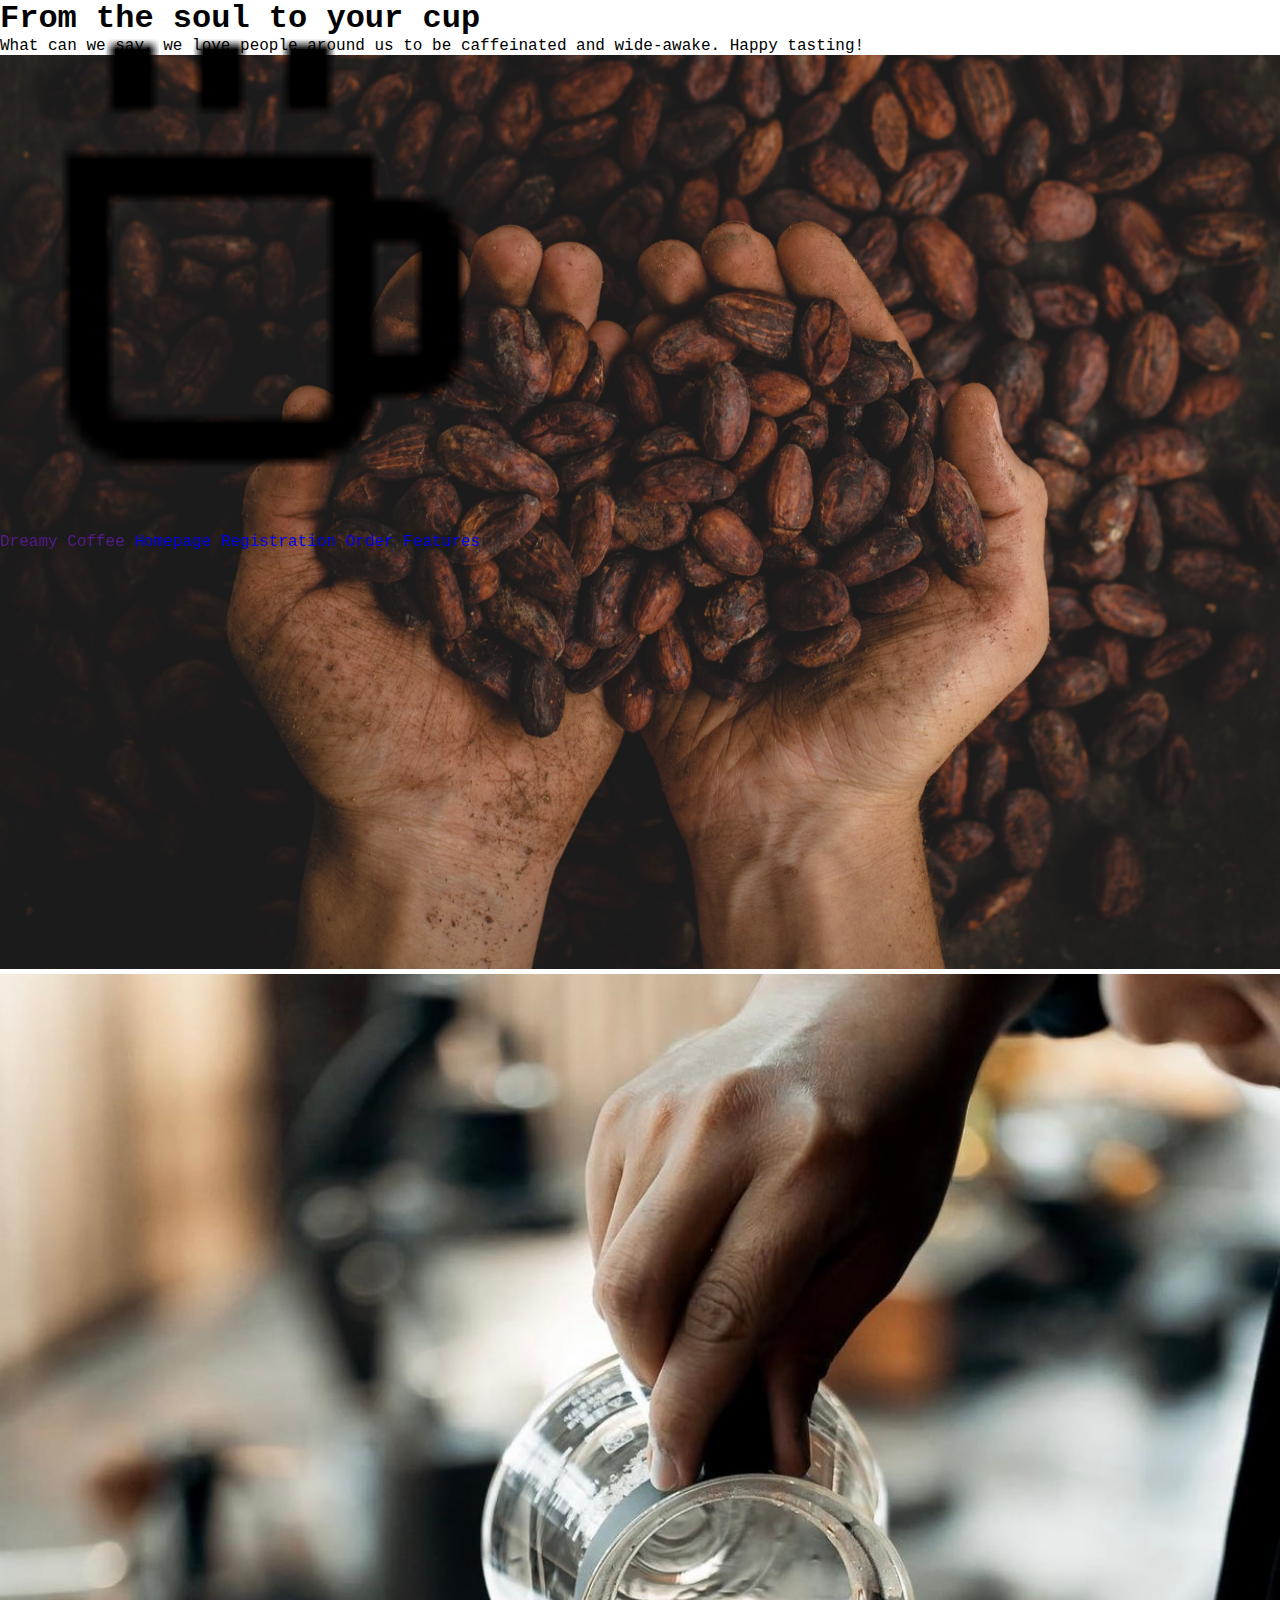
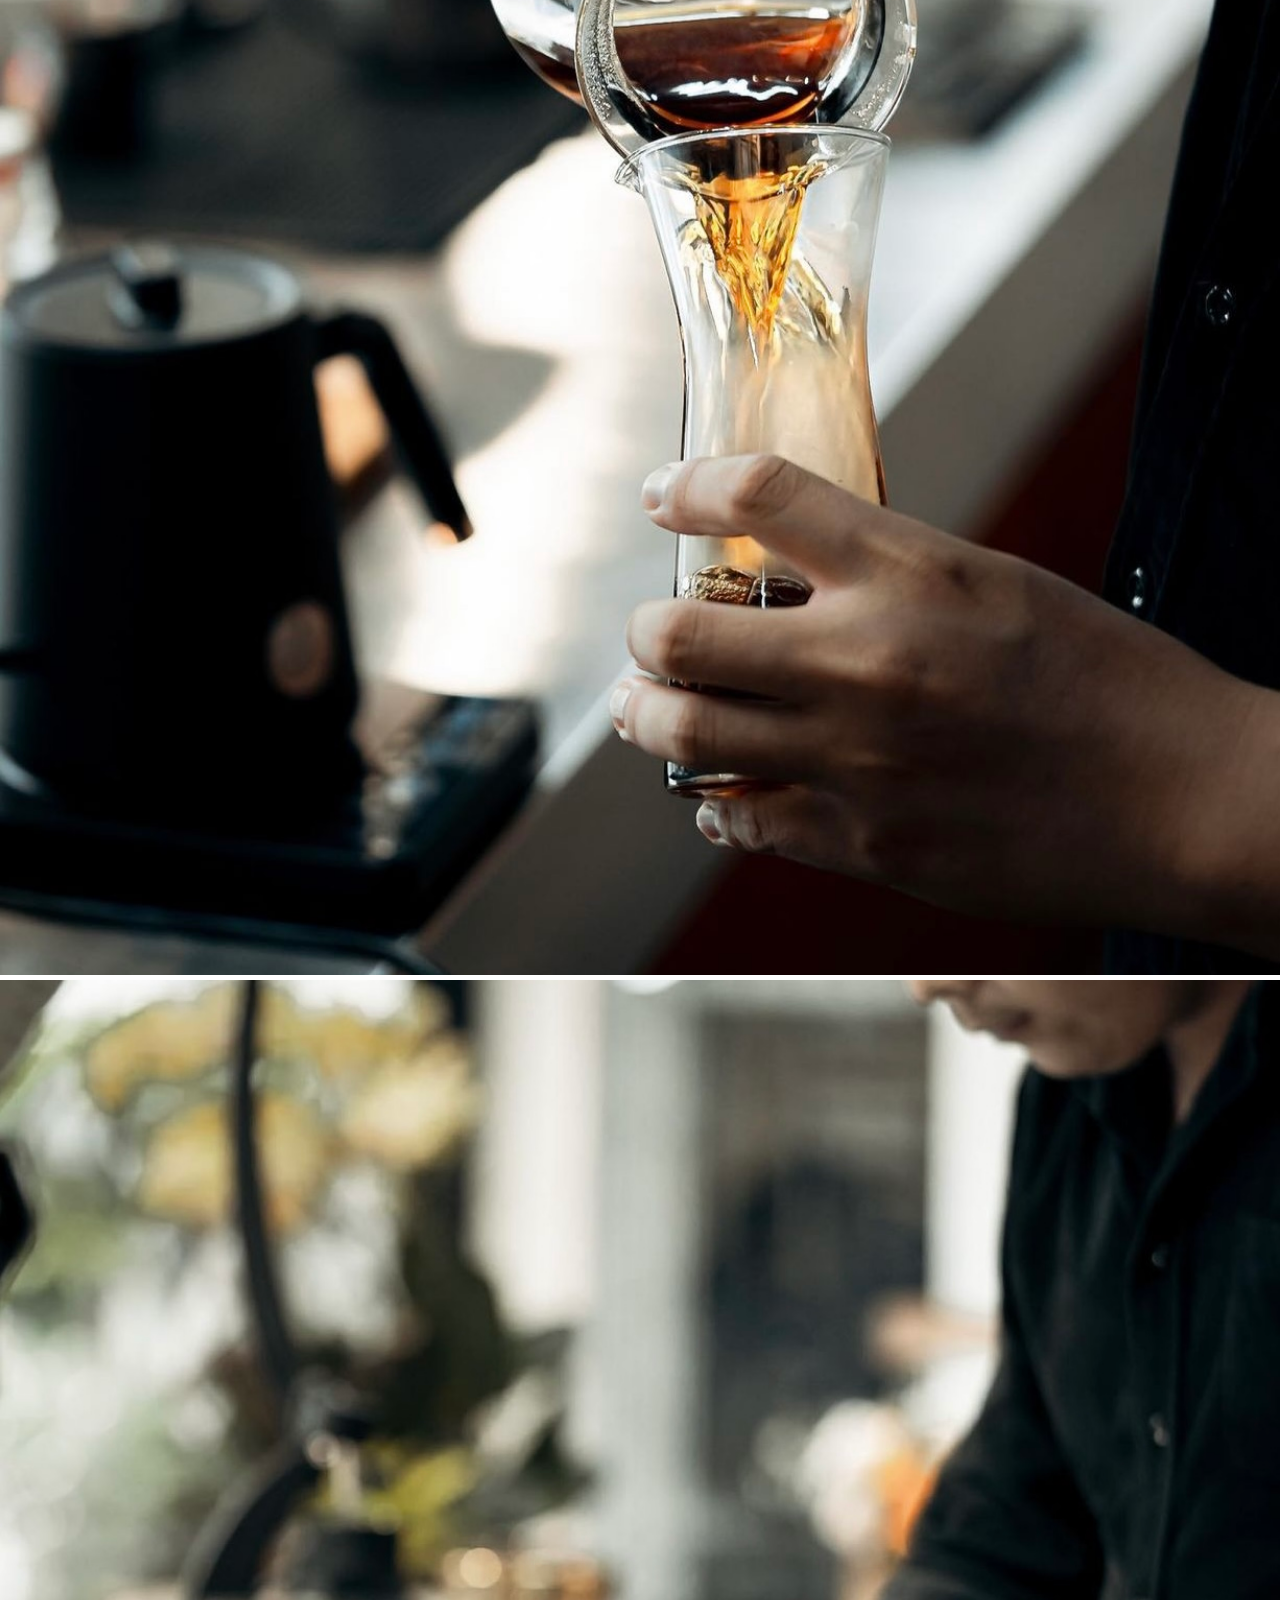
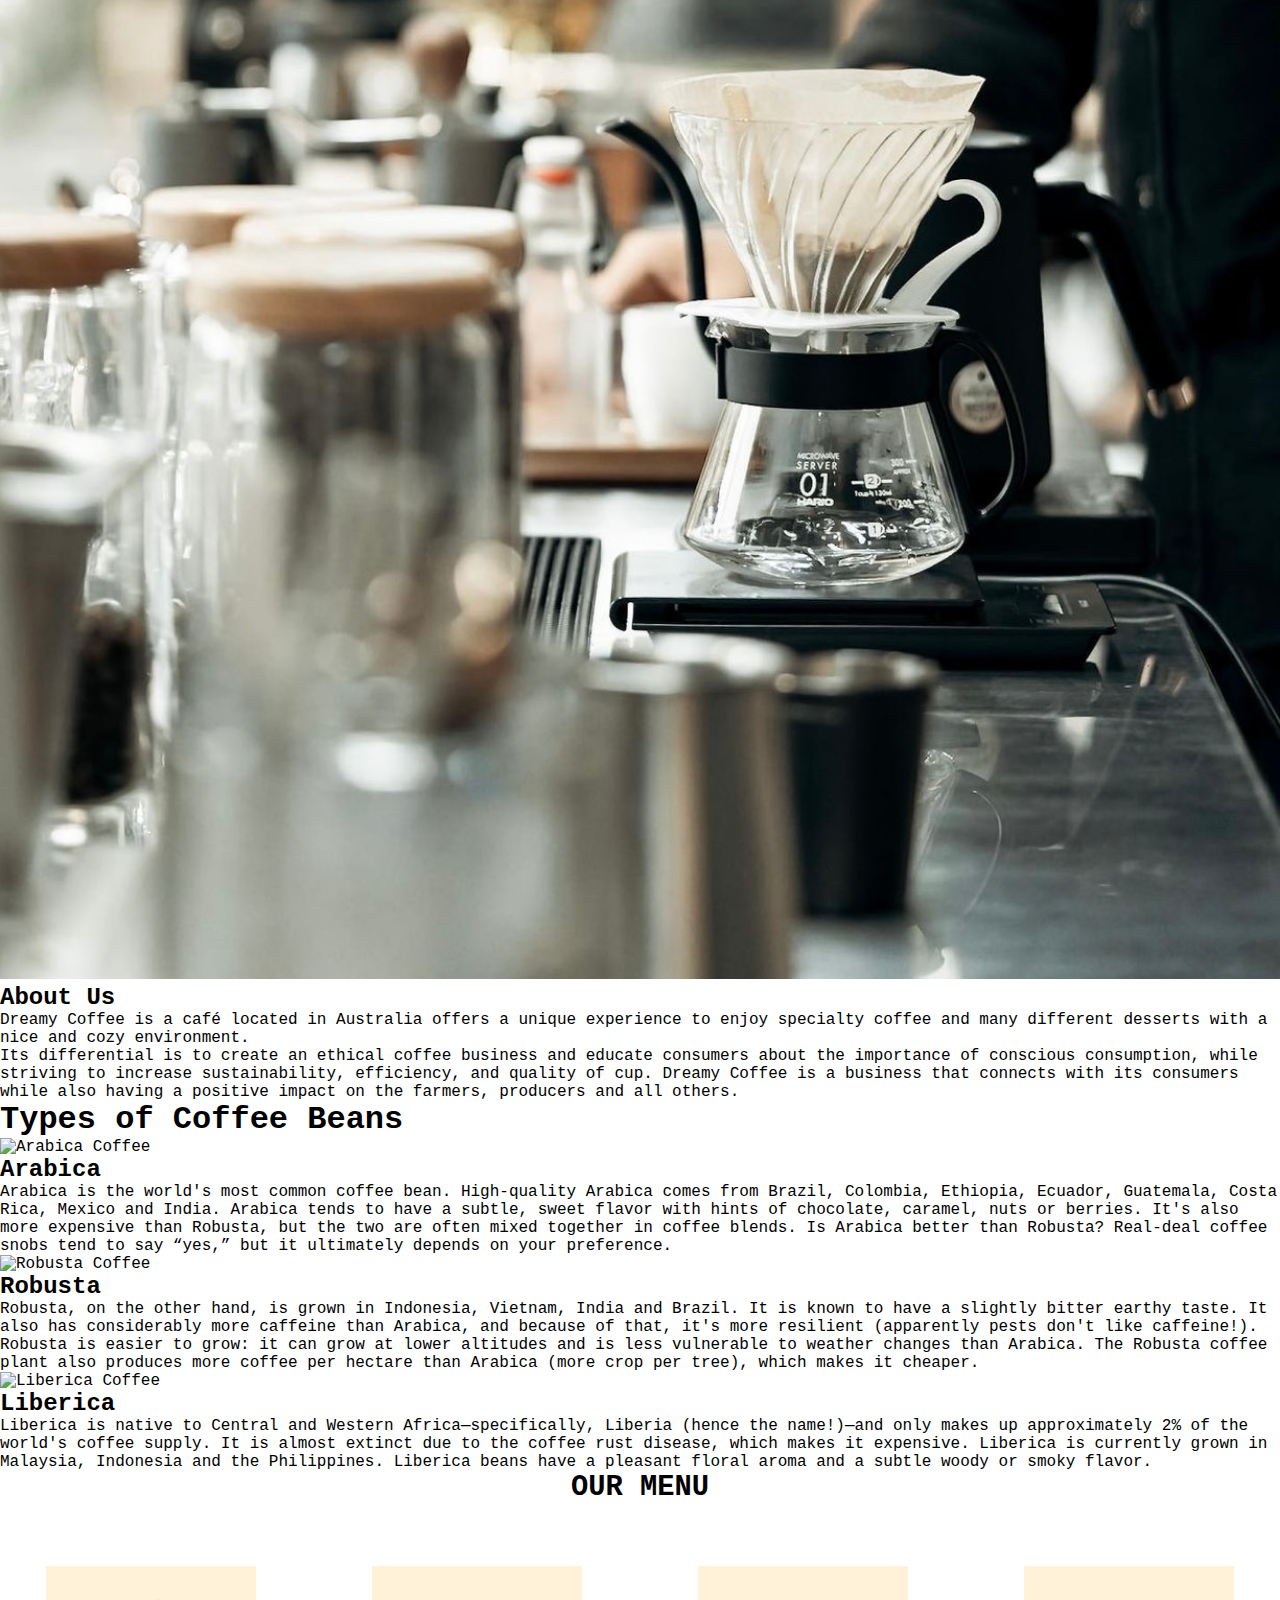
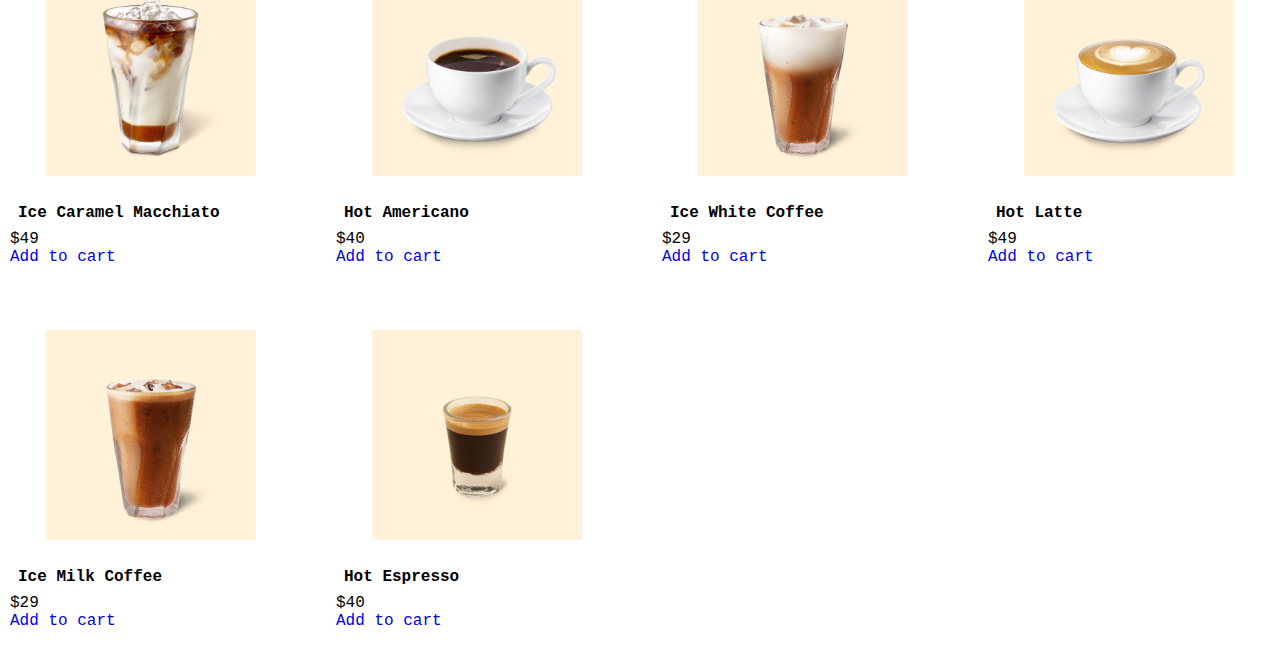
==== index.html @ 60c9eebf "vy" ====
<!DOCTYPE html>
<html lang="en">

<head>
    <meta charset="UTF-8">
    <meta http-equiv="X-UA-Compatible" content="IE=edge">
    <meta name="viewport" content="width=device-width, initial-scale=1.0">
    <link rel="stylesheet" href="css/index.css">
    <!-- Boxicons -->
    <link href='https://unpkg.com/boxicons@2.1.2/css/boxicons.min.css' rel='stylesheet'>
    <title>Index</title>
</head>

<body>
    <!-- Navbar -->
    <header>
        <nav id="nav-bar">
            <a href="" class="nav-list">
                <img src="images/logo.png" alt="Logo" class="nav__logo-img">Dreamy Coffee
            </a>
            <a href="index.html" class="nav-list active">Homepage</a>
            <a href="registration.html" class="nav-list">Registration</a>
            <a href="order.html" class="nav-list">Order</a>
            <a href="features.html" class="nav-list">Features</a>
        </nav>
    </header>
    <main>
        <!-- Slogan -->
        <section>
            <div>
                <h1>From the soul to your cup</h1>
                <p>What can we say, we love people around us to be caffeinated and wide-awake. Happy tasting!</p>
            </div>
            <div>
                <img src="images/pablo-merchan-montes.jpg" alt="Coffee Image">
            </div>
        </section>
        <!-- About Us -->
        <section>
            <div>
                <img src="images/IMG_3265.jpg" alt="">
                <img src="images/IMG_3266.jpg" alt="">
            </div>
            <div>
                <h2>About Us</h2>
                <p>Dreamy Coffee is a café located in Australia offers a unique experience to enjoy specialty coffee and many different desserts with a nice and cozy environment.</p>
                <p>Its differential is to create an ethical coffee business and educate consumers about the importance of conscious consumption, while striving to increase sustainability, efficiency, and quality of cup. Dreamy Coffee is a business that connects
                    with its consumers while also having a positive impact on the farmers, producers and all others.</p>
            </div>
        </section>
        <!-- Types of Coffee Beans -->
        <section>
            <h1>Types of Coffee Beans</h1>
            <div>
                <div>
                    <img src="images/arabica.PNG" alt="Arabica Coffee">
                </div>
                <div>
                    <h2>Arabica</h2>
                    <p>Arabica is the world's most common coffee bean. High-quality Arabica comes from Brazil, Colombia, Ethiopia, Ecuador, Guatemala, Costa Rica, Mexico and India. Arabica tends to have a subtle, sweet flavor with hints of chocolate, caramel,
                        nuts or berries. It's also more expensive than Robusta, but the two are often mixed together in coffee blends. Is Arabica better than Robusta? Real-deal coffee snobs tend to say “yes,” but it ultimately depends on your preference.
                    </p>
                </div>
            </div>

            <div>
                <div>
                    <img src="images/robusta.PNG" alt="Robusta Coffee">
                </div>
                <div>
                    <h2>Robusta</h2>
                    <p>Robusta, on the other hand, is grown in Indonesia, Vietnam, India and Brazil. It is known to have a slightly bitter earthy taste. It also has considerably more caffeine than Arabica, and because of that, it's more resilient (apparently
                        pests don't like caffeine!). Robusta is easier to grow: it can grow at lower altitudes and is less vulnerable to weather changes than Arabica. The Robusta coffee plant also produces more coffee per hectare than Arabica (more crop
                        per tree), which makes it cheaper.
                    </p>
                </div>
            </div>

            <div>
                <div>
                    <img src="images/liberica.PNG" alt="Liberica Coffee">
                </div>
                <div>
                    <h2>Liberica</h2>
                    <p>Liberica is native to Central and Western Africa—specifically, Liberia (hence the name!)—and only makes up approximately 2% of the world's coffee supply. It is almost extinct due to the coffee rust disease, which makes it expensive.
                        Liberica is currently grown in Malaysia, Indonesia and the Philippines. Liberica beans have a pleasant floral aroma and a subtle woody or smoky flavor.
                    </p>
                </div>
            </div>
        </section>
        <!-- Menu -->
        <section class="menu" id="menu">
            <div class="heading">
                <h2>Our Menu</h2>
            </div>
            <!-- Container -->
            <div class="menu-container">
                <div class="box">
                    <img src="images/ice_caramel_macchiato.jpg" alt="Ice Caramel Macchiato">
                    <h3>Ice Caramel Macchiato</h3>
                    <div class="content"></div>
                    <span>$49</span>
                    <a href="#">Add to cart</a>
                </div>

                <div class="box">
                    <img src="images/hot_americano.jpg" alt="Hot Americano">
                    <h3>Hot Americano</h3>
                    <div class="content"></div>
                    <span>$40</span>
                    <a href="#">Add to cart</a>
                </div>

                <div class="box">
                    <img src="images/ice_white_coffee.jpg" alt="Ice White Coffee">
                    <h3>Ice White Coffee</h3>
                    <div class="content"></div>
                    <span>$29</span>
                    <a href="#">Add to cart</a>
                </div>

                <div class="box">
                    <img src="images/hot_latte.jpg" alt="Hot Latte">
                    <h3>Hot Latte</h3>
                    <div class="content"></div>
                    <span>$49</span>
                    <a href="#">Add to cart</a>
                </div>

                <div class="box">
                    <img src="images/ice_milk_coffee.jpg" alt="Ice Milk Coffee">
                    <h3>Ice Milk Coffee</h3>
                    <div class="content"></div>
                    <span>$29</span>
                    <a href="#">Add to cart</a>
                </div>

                <div class="box">
                    <img src="images/hot_espresso.jpg" alt="Hot Espresso">
                    <h3>Hot Espresso</h3>
                    <div class="content"></div>
                    <span>$40</span>
                    <a href="#">Add to cart</a>
                </div>
            </div>
        </section>
        <footer>

        </footer>
</body>

</html>
---- css/index.css ----
/* Google font */

@import url('https://fonts.googleapis.com/css2?family=Poppins:wght@200;300;400;500;600;700&family=Ubuntu+Mono&display=swap');
* {
    font-family: 'Poppins', sans-serif;
    font-family: 'Ubuntu Mono', monospace;
    margin: 0;
    padding: 0;
    box-sizing: border-box;
    list-style: none;
    text-decoration: none;
}


/* Variables */

:root {
    --main-color: brown;
    --second-color: #edeea3;
    --text-color: black;
    --bg-color: white;
}

img {
    width: 100%;
}

body {
    color: var(--text-color);
}

header {
    position: fixed;
    width: 100%;
    top: 0;
    right: 0;
    z-index: 1000;
    display: flex;
    justify-content: space-between;
    aligh-item: center;
}

.heading {
    text-align: center;
}

.heading h2 {
    font-size: 1.8rem;
    text-transform: uppercase;
}

.menu-container {
    display: grid;
    grid-template-columns: repeat(auto-fit, minmax(280px, auto));
    gap: 1.5rem;
    margin-top: 2rem;
}

.menu-container .box {
    position: relative;
    padding: 10px;
    display: flex;
    flex-direction: column;
    justify-content: center;
    border-radius: 0.5rem;
    box-shadow: black;
}

.menu-container img {
    width: 100%;
    height: 250px;
    object-fit: contain;
    object-position: center;
    padding: 20px;
    background: white;
    border-radius: 0.5rem;
}

.menu-container .box h3 {
    font-size: 1rem;
    font-weight: 600;
    margin: 0.5rem;
}

.menu-container .box .content {
    display: flex;
    align-items: center;
    justify-content: space-around;
}

.menu-container .box .content span {
    padding: 0 1rem;
    color: ;
    background: ;
    border-radius: 4px;
    font-weight: 500;
}

.menu-container .box .content a {
    padding: 0 1rem;
    color: ;
    border-radius: 4px;
    font-weight: 500;
}
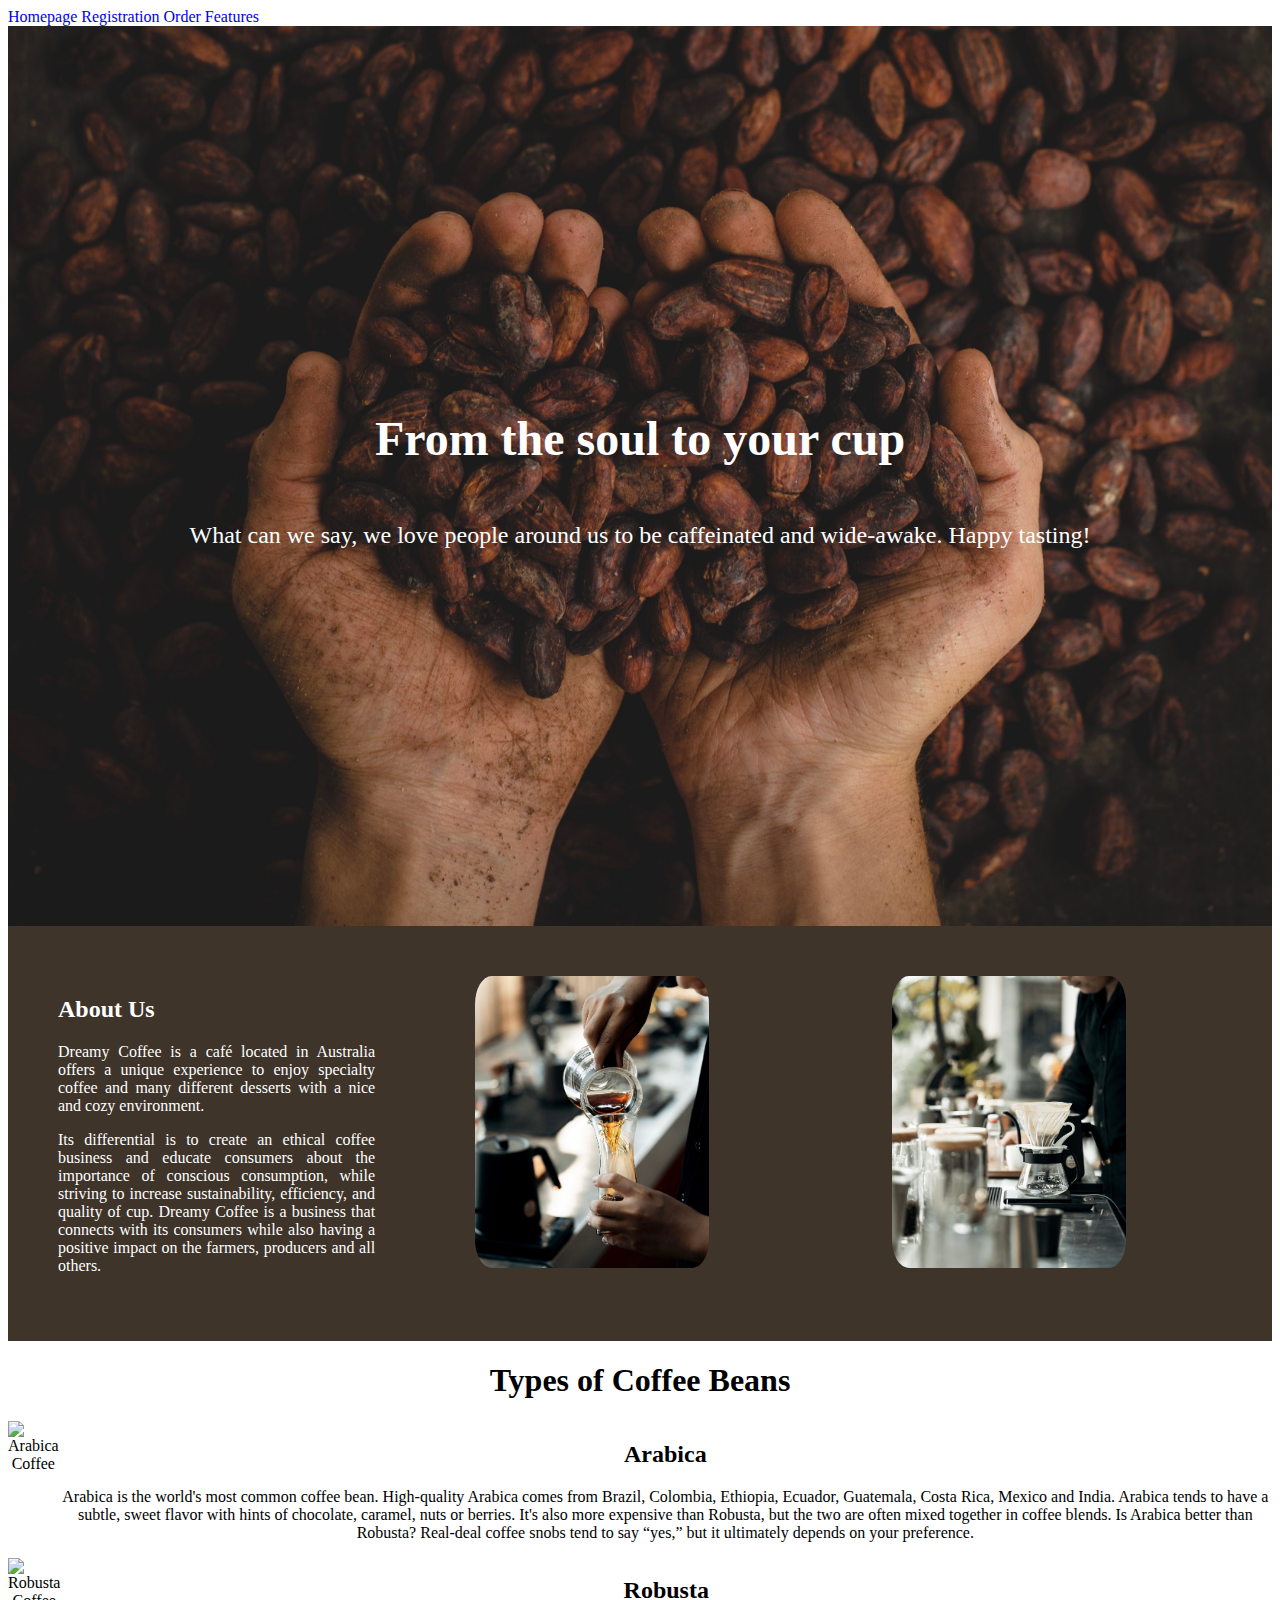
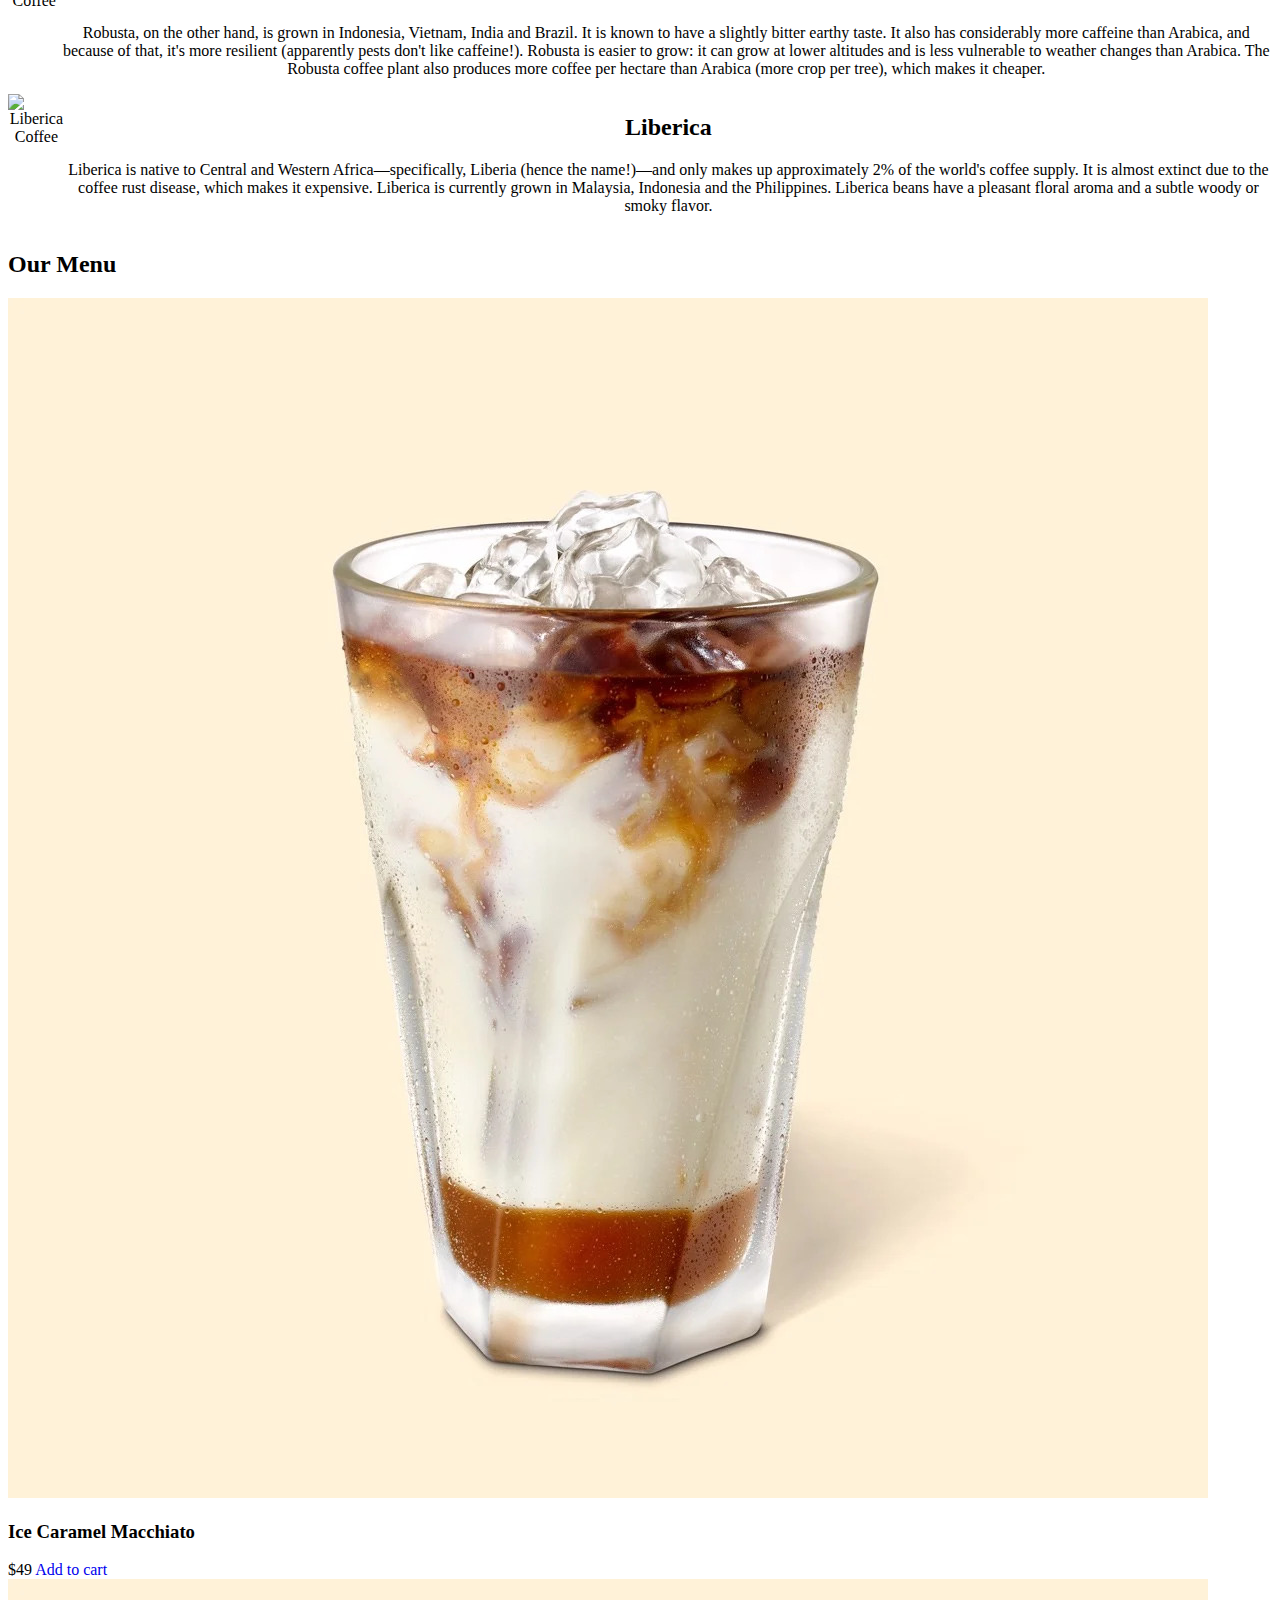
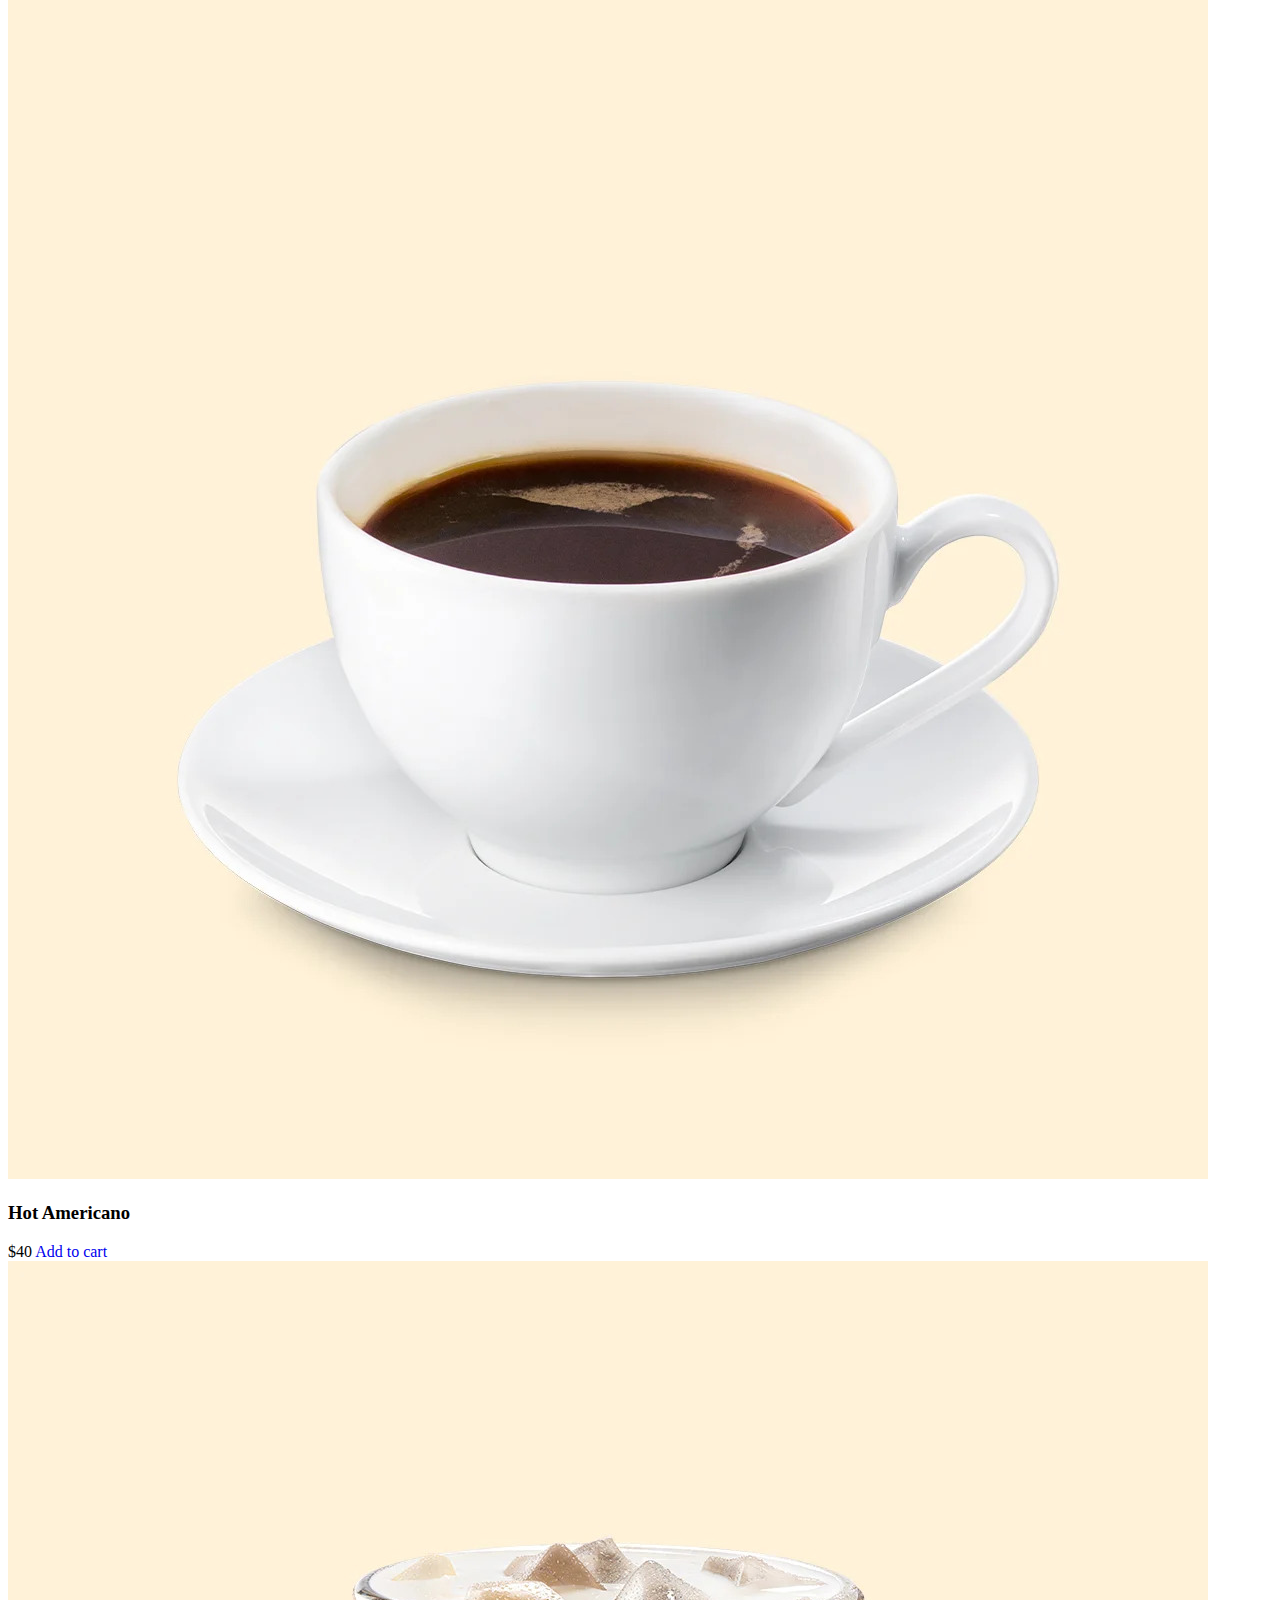
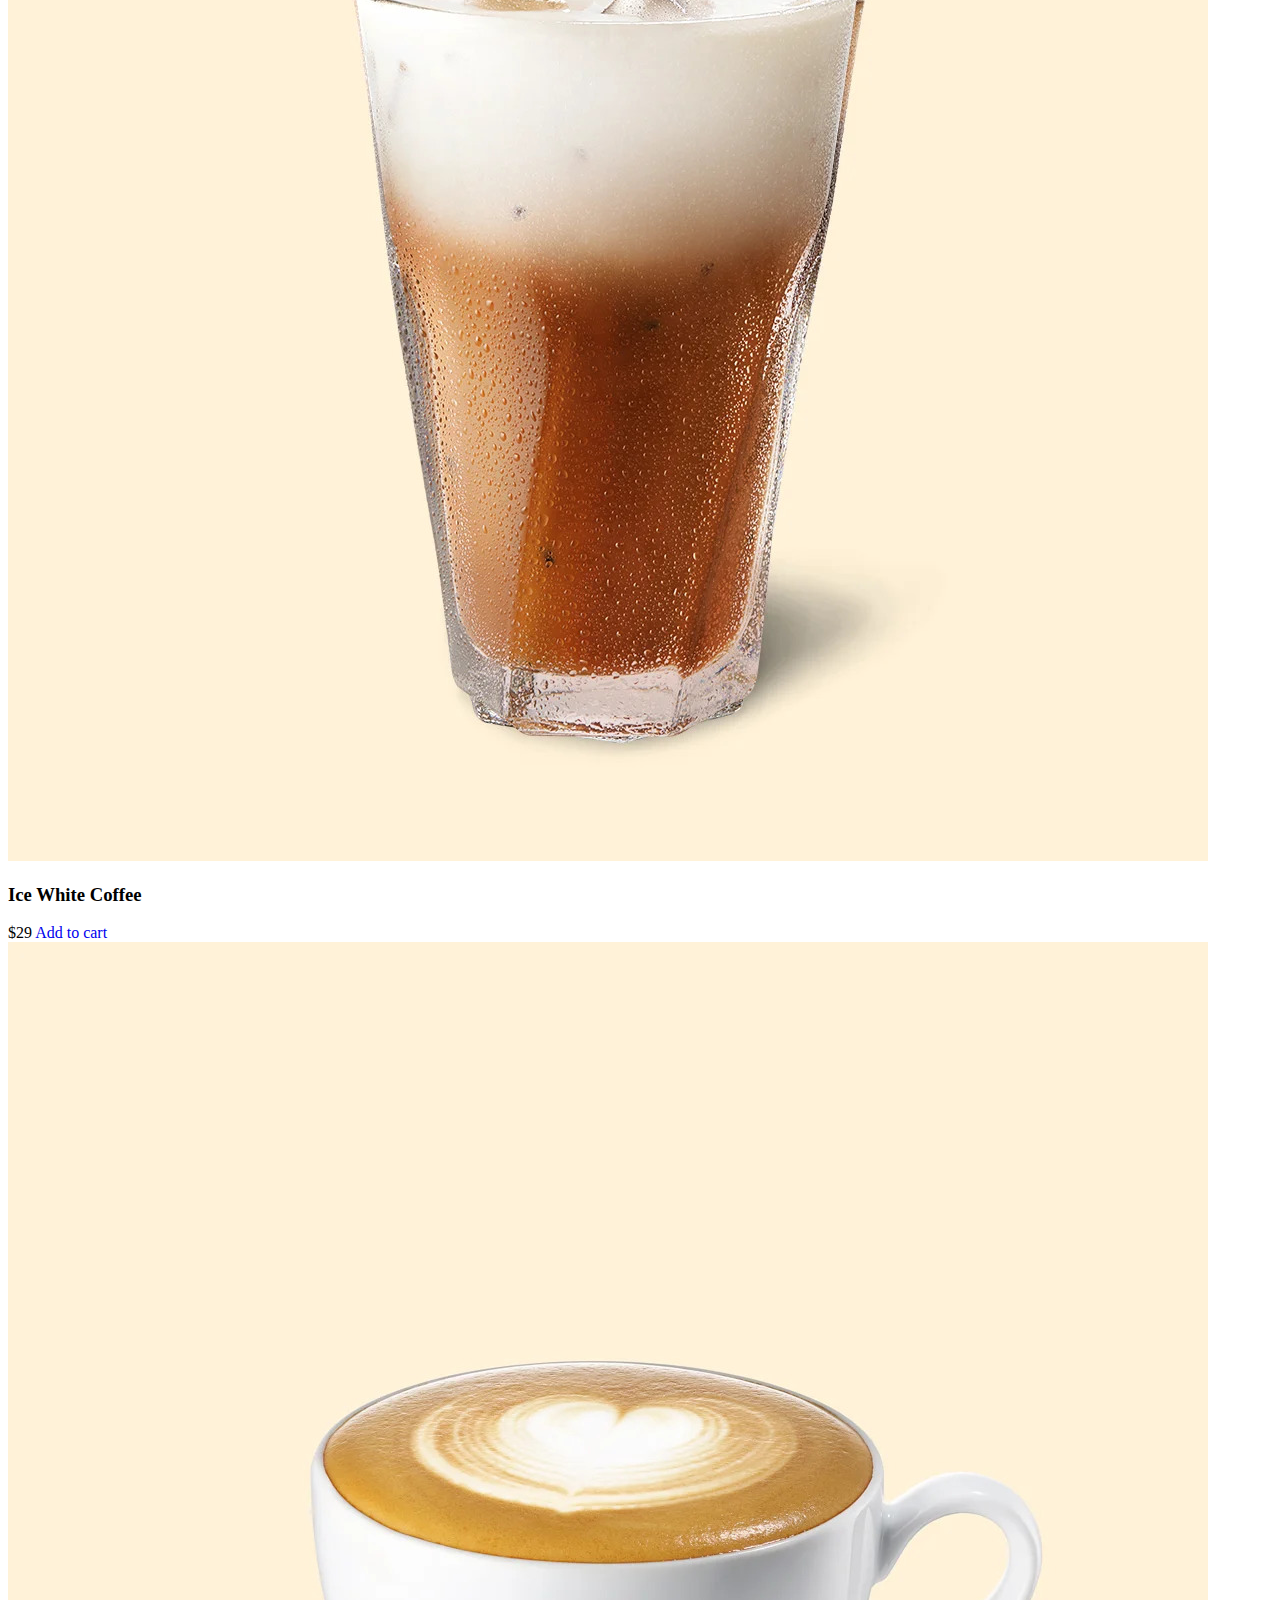
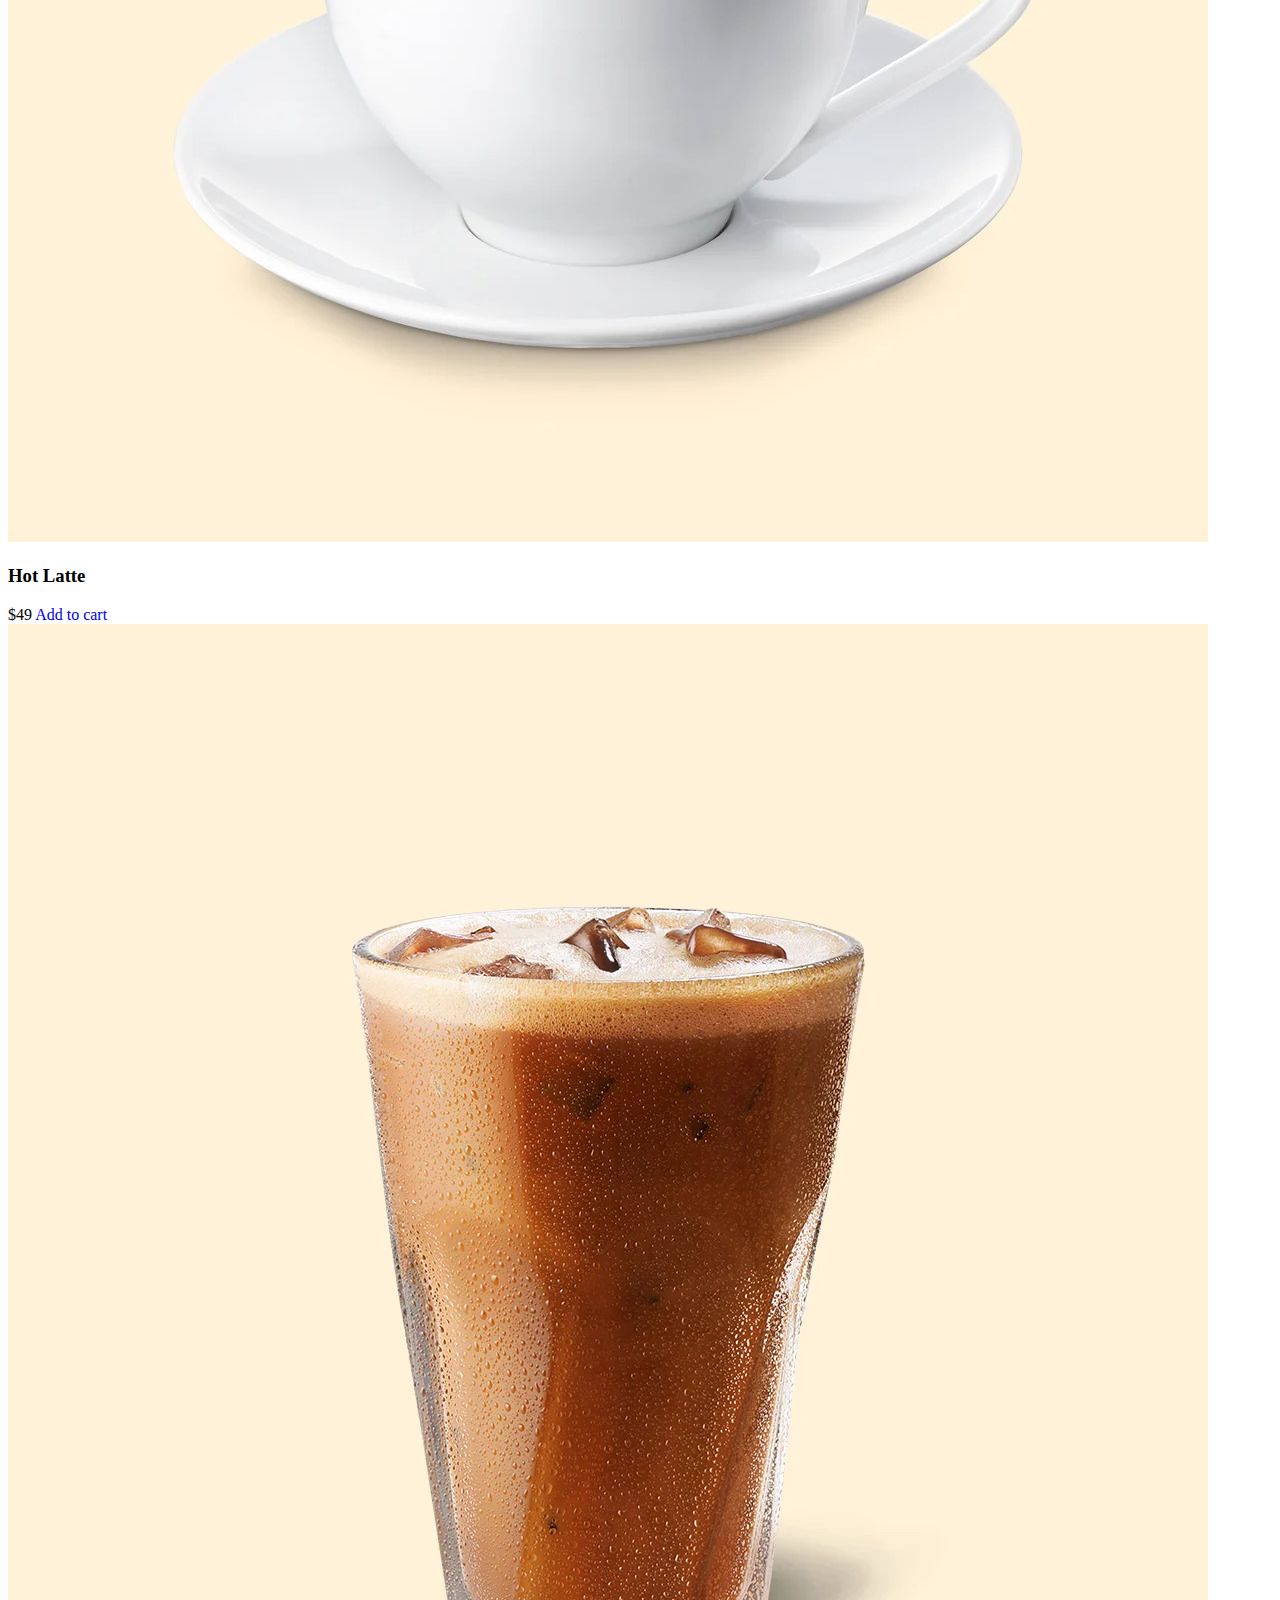
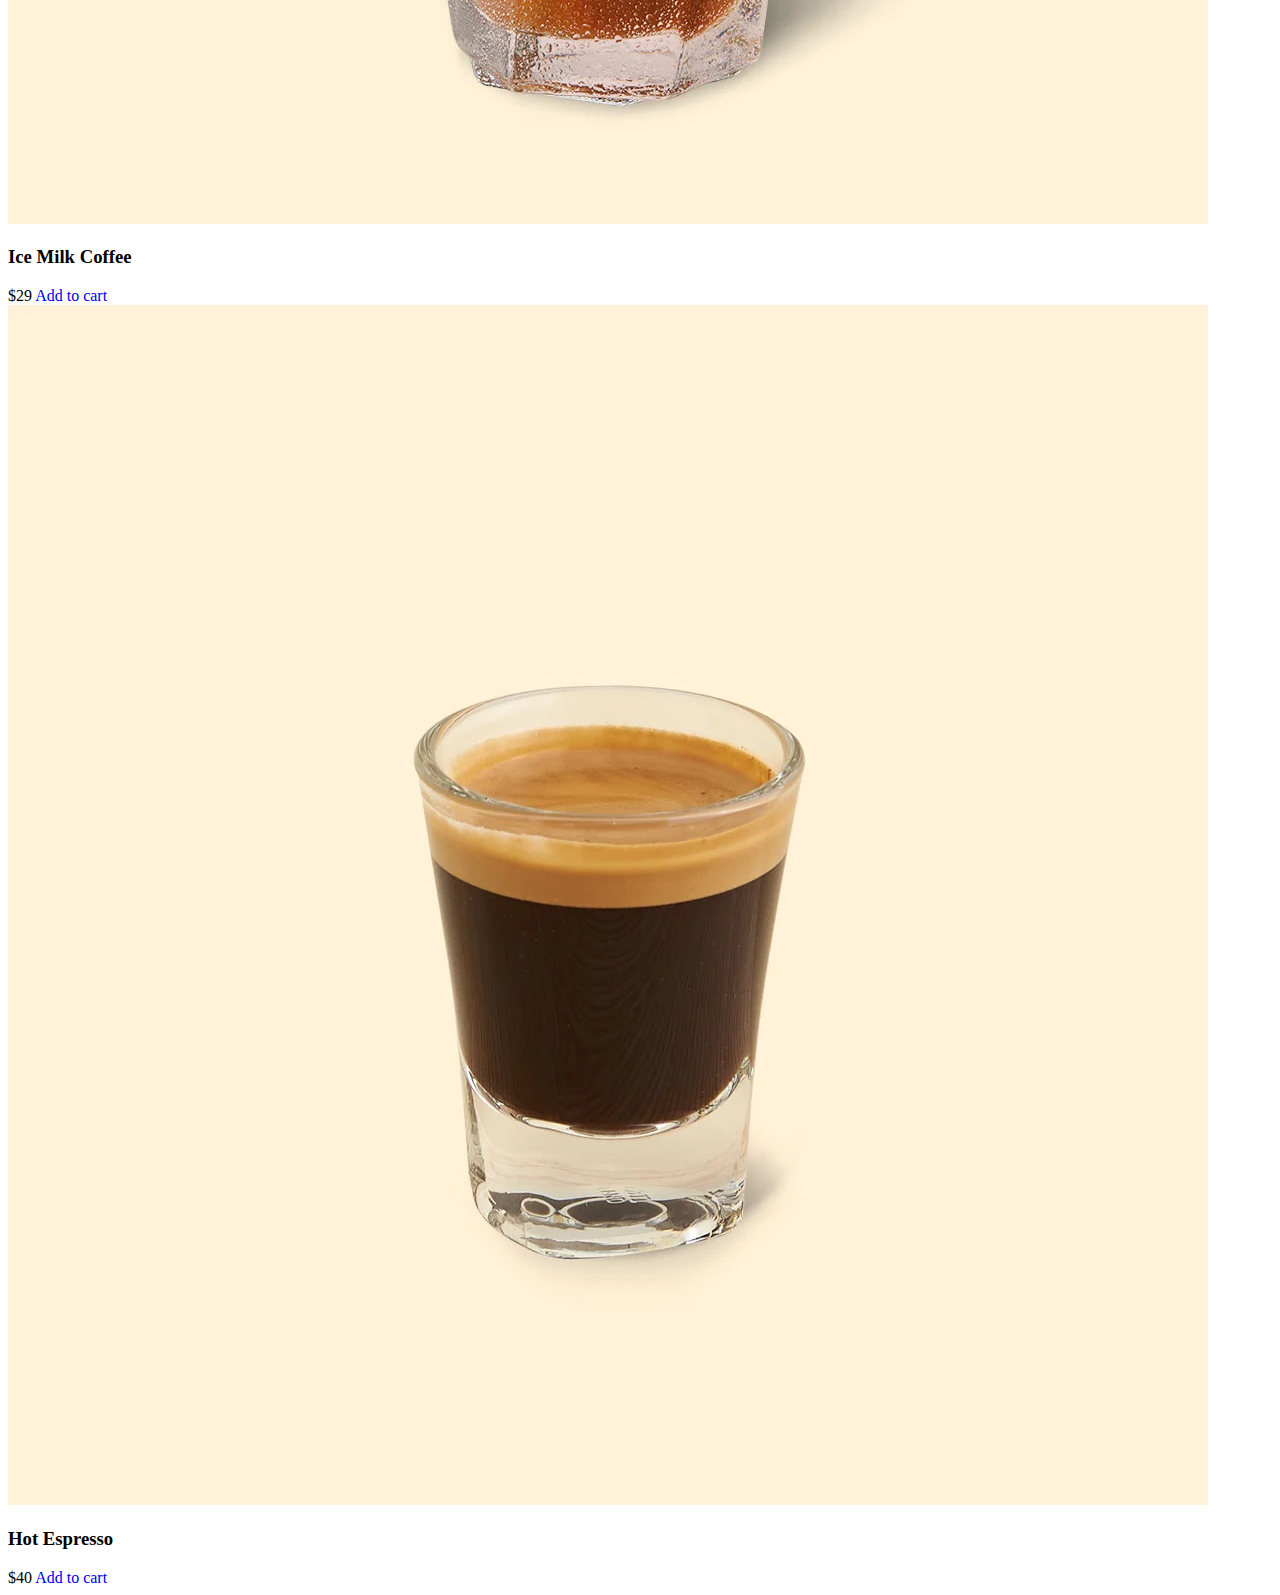
==== commit 1b31351e: "styling" ====
--- a/index.html
+++ b/index.html
@@ -16,7 +16,7 @@
     <header>
         <nav id="nav-bar">
             <a href="" class="nav-list">
-                <img src="images/logo.png" alt="Logo" class="nav__logo-img">Dreamy Coffee
+                <!-- <img height="100" width="100" src="images/logo.png" alt="Logo" class="nav__logo-img">Dreamy Coffee -->
             </a>
             <a href="index.html" class="nav-list active">Homepage</a>
             <a href="registration.html" class="nav-list">Registration</a>
@@ -26,67 +26,85 @@
     </header>
     <main>
         <!-- Slogan -->
-        <section>
-            <div>
-                <h1>From the soul to your cup</h1>
-                <p>What can we say, we love people around us to be caffeinated and wide-awake. Happy tasting!</p>
-            </div>
-            <div>
-                <img src="images/pablo-merchan-montes.jpg" alt="Coffee Image">
-            </div>
+        <section id="slogan-section">
+            <h1>From the soul to your cup</h1>
+            <p>What can we say, we love people around us to be caffeinated and wide-awake. Happy tasting!</p>
         </section>
         <!-- About Us -->
-        <section>
-            <div>
+        <section id="about-us-section">
+
+            <div id="first-child" style="padding: 50px;">
+                
+                <h2>About Us</h2>
+                <p>Dreamy Coffee is a café located in Australia offers a unique experience to enjoy specialty coffee and
+                    many different desserts with a nice and cozy environment.</p>
+                <p>Its differential is to create an ethical coffee business and educate consumers about the importance
+                    of conscious consumption, while striving to increase sustainability, efficiency, and quality of cup.
+                    Dreamy Coffee is a business that connects
+                    with its consumers while also having a positive impact on the farmers, producers and all others.</p>
+            </div>
+            <div id="second-child">
                 <img src="images/IMG_3265.jpg" alt="">
+            </div>
+            <div id="third-child">
                 <img src="images/IMG_3266.jpg" alt="">
-            </div>
-            <div>
-                <h2>About Us</h2>
-                <p>Dreamy Coffee is a café located in Australia offers a unique experience to enjoy specialty coffee and many different desserts with a nice and cozy environment.</p>
-                <p>Its differential is to create an ethical coffee business and educate consumers about the importance of conscious consumption, while striving to increase sustainability, efficiency, and quality of cup. Dreamy Coffee is a business that connects
-                    with its consumers while also having a positive impact on the farmers, producers and all others.</p>
             </div>
         </section>
         <!-- Types of Coffee Beans -->
-        <section>
-            <h1>Types of Coffee Beans</h1>
-            <div>
-                <div>
-                    <img src="images/arabica.PNG" alt="Arabica Coffee">
+        <section id="coffee-type-section">
+            <h1 id="coffee-type-section">Types of Coffee Beans</h1>
+            <section id="coffee-type-subsection">
+                <div id="coffee-type-subsection-first-child">
+                    <div>
+                        <img class="width100" src="images/arabica.PNG" alt="Arabica Coffee">
+                    </div>
+                    <div>
+                        <h2>Arabica</h2>
+                        <p>Arabica is the world's most common coffee bean. High-quality Arabica comes from Brazil, Colombia,
+                            Ethiopia, Ecuador, Guatemala, Costa Rica, Mexico and India. Arabica tends to have a subtle,
+                            sweet flavor with hints of chocolate, caramel,
+                            nuts or berries. It's also more expensive than Robusta, but the two are often mixed together in
+                            coffee blends. Is Arabica better than Robusta? Real-deal coffee snobs tend to say “yes,” but it
+                            ultimately depends on your preference.
+                        </p>
+                    </div>
                 </div>
-                <div>
-                    <h2>Arabica</h2>
-                    <p>Arabica is the world's most common coffee bean. High-quality Arabica comes from Brazil, Colombia, Ethiopia, Ecuador, Guatemala, Costa Rica, Mexico and India. Arabica tends to have a subtle, sweet flavor with hints of chocolate, caramel,
-                        nuts or berries. It's also more expensive than Robusta, but the two are often mixed together in coffee blends. Is Arabica better than Robusta? Real-deal coffee snobs tend to say “yes,” but it ultimately depends on your preference.
-                    </p>
+
+                <div id="coffee-type-subsection-second-child">
+                    <div>
+                        <img class="width100"  src="images/robusta.PNG" alt="Robusta Coffee">
+                    </div>
+                    <div >
+                        <h2>Robusta</h2>
+                        <p>Robusta, on the other hand, is grown in Indonesia, Vietnam, India and Brazil. It is known to have
+                            a slightly bitter earthy taste. It also has considerably more caffeine than Arabica, and because
+                            of that, it's more resilient (apparently
+                            pests don't like caffeine!). Robusta is easier to grow: it can grow at lower altitudes and is
+                            less vulnerable to weather changes than Arabica. The Robusta coffee plant also produces more
+                            coffee per hectare than Arabica (more crop
+                            per tree), which makes it cheaper.
+                        </p>
+                    </div>
                 </div>
-            </div>
 
-            <div>
-                <div>
-                    <img src="images/robusta.PNG" alt="Robusta Coffee">
+                <div id="coffee-type-subsection-third-child">
+                    <div>
+                        <img class="width100"  src="images/liberica.PNG" alt="Liberica Coffee">
+                    </div>
+                    <div>
+                        <h2>Liberica</h2>
+                        <p>Liberica is native to Central and Western Africa—specifically, Liberia (hence the name!)—and only
+                            makes up approximately 2% of the world's coffee supply. It is almost extinct due to the coffee
+                            rust disease, which makes it expensive.
+                            Liberica is currently grown in Malaysia, Indonesia and the Philippines. Liberica beans have a
+                            pleasant floral aroma and a subtle woody or smoky flavor.
+                        </p>
+                    </div>
                 </div>
-                <div>
-                    <h2>Robusta</h2>
-                    <p>Robusta, on the other hand, is grown in Indonesia, Vietnam, India and Brazil. It is known to have a slightly bitter earthy taste. It also has considerably more caffeine than Arabica, and because of that, it's more resilient (apparently
-                        pests don't like caffeine!). Robusta is easier to grow: it can grow at lower altitudes and is less vulnerable to weather changes than Arabica. The Robusta coffee plant also produces more coffee per hectare than Arabica (more crop
-                        per tree), which makes it cheaper.
-                    </p>
-                </div>
-            </div>
+            </section>
 
-            <div>
-                <div>
-                    <img src="images/liberica.PNG" alt="Liberica Coffee">
-                </div>
-                <div>
-                    <h2>Liberica</h2>
-                    <p>Liberica is native to Central and Western Africa—specifically, Liberia (hence the name!)—and only makes up approximately 2% of the world's coffee supply. It is almost extinct due to the coffee rust disease, which makes it expensive.
-                        Liberica is currently grown in Malaysia, Indonesia and the Philippines. Liberica beans have a pleasant floral aroma and a subtle woody or smoky flavor.
-                    </p>
-                </div>
-            </div>
+            
+            
         </section>
         <!-- Menu -->
         <section class="menu" id="menu">
--- a/css/index.css
+++ b/css/index.css
@@ -1,11 +1,10 @@
 /* Google font */
 
 @import url('https://fonts.googleapis.com/css2?family=Poppins:wght@200;300;400;500;600;700&family=Ubuntu+Mono&display=swap');
+
 * {
     font-family: 'Poppins', sans-serif;
-    font-family: 'Ubuntu Mono', monospace;
-    margin: 0;
-    padding: 0;
+    font-family: 'Ubuntu Mono';
     box-sizing: border-box;
     list-style: none;
     text-decoration: none;
@@ -13,7 +12,7 @@
 
 
 /* Variables */
-
+/* 
 :root {
     --main-color: brown;
     --second-color: #edeea3;
@@ -101,4 +100,63 @@
     color: ;
     border-radius: 4px;
     font-weight: 500;
+} */
+
+#slogan-section {
+    background-image: url("../images/pablo-merchan-montes.jpg");
+    background-size: cover;
+    background-position: center;
+    height: 100vh;
+    color: white;
+    display: flex;
+    flex-direction: column;
+    justify-content: center;
+    align-items: center;
+    font-size: x-large;
+}
+
+#about-us-section {
+    background-color: #3e342a;
+    display: flex;
+    flex-direction: row;
+    text-align: justify;
+}
+
+#about-us-section img {
+    width: 80%;
+    padding: 50px;
+    border-radius: 20%;
+}
+
+#first-child,
+#second-child,
+#third-child {
+    width: 33%;
+    color: white;
+}
+
+#coffee-type-subsection {
+    display: flex;
+    flex-direction: column;
+}
+
+.width100 {
+    width: 200px;
+}
+
+#coffee-type-section {
+    text-align: center;
+}
+
+#coffee-type-subsection-first-child {
+    display: flex;
+    flex-direction: row;
+}
+#coffee-type-subsection-second-child {
+    display: flex;
+    flex-direction: row;
+}
+#coffee-type-subsection-third-child {
+    display: flex;
+    flex-direction: row;
 }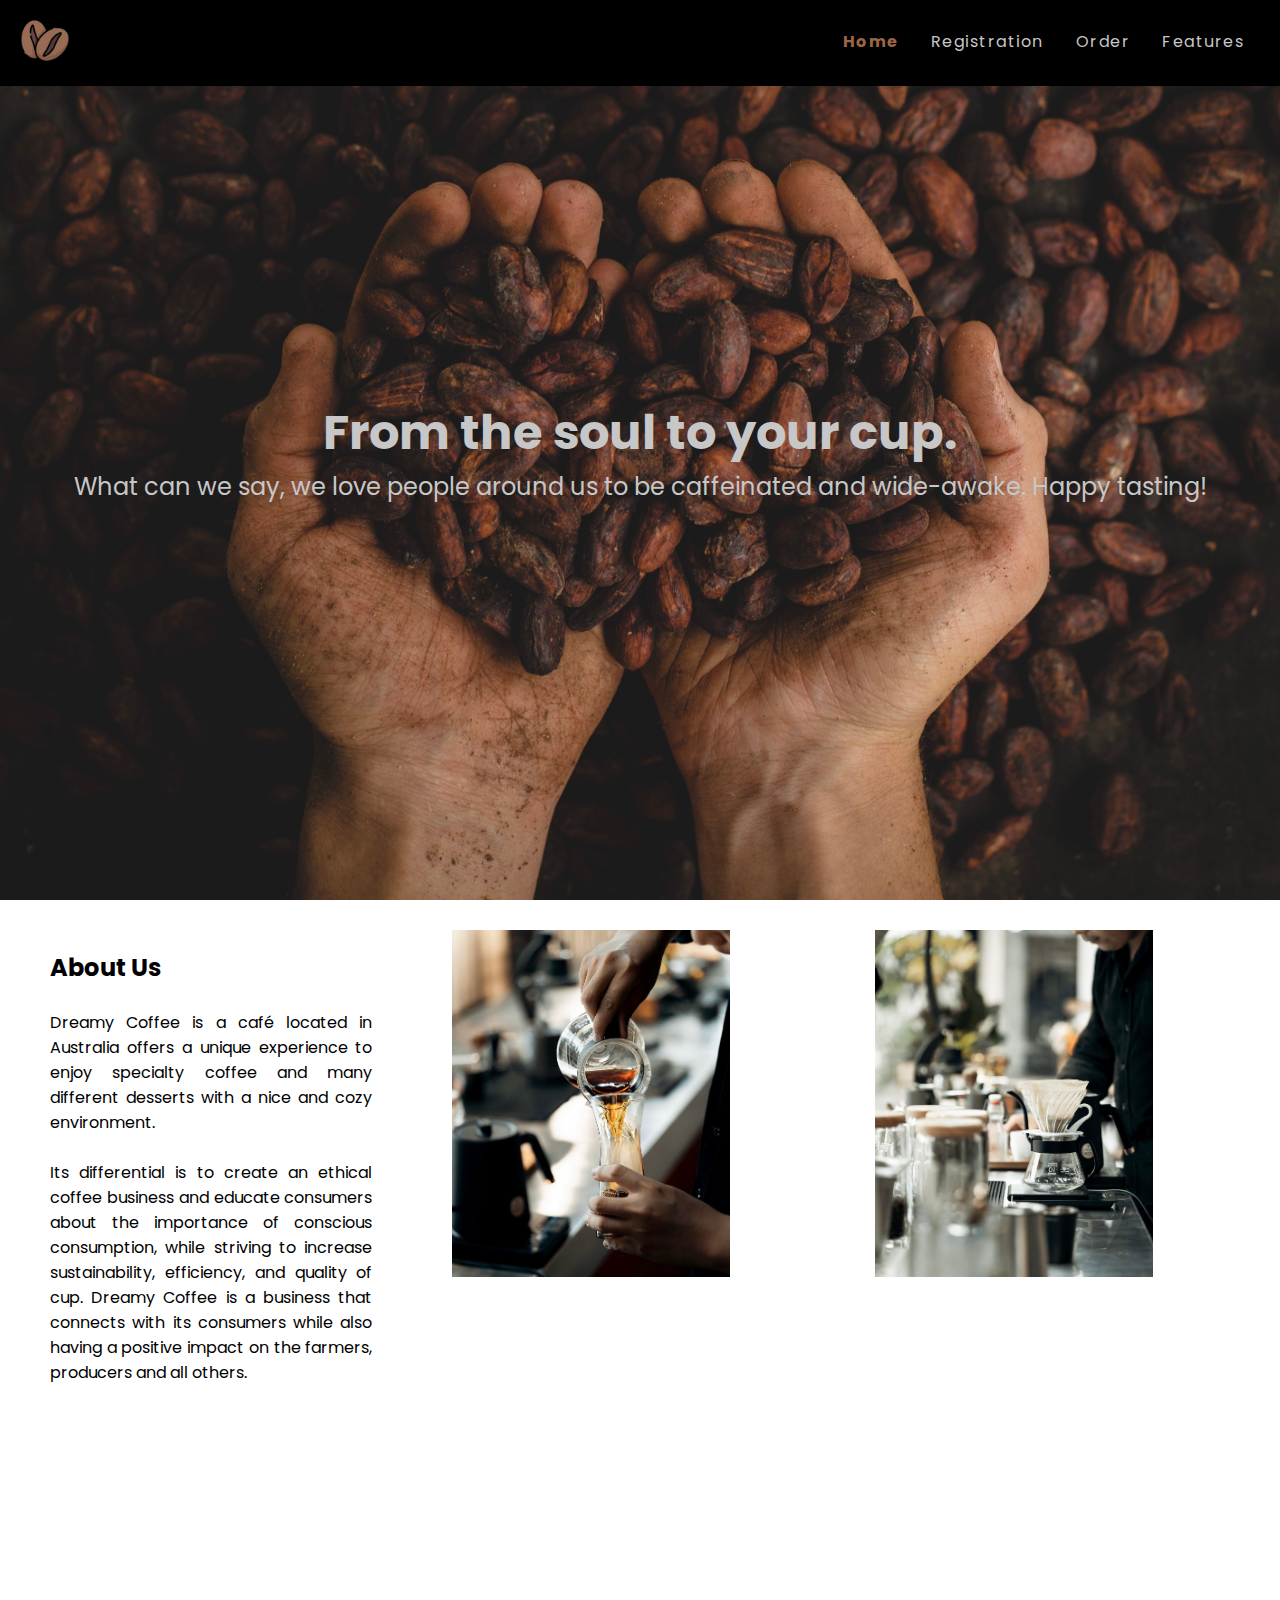
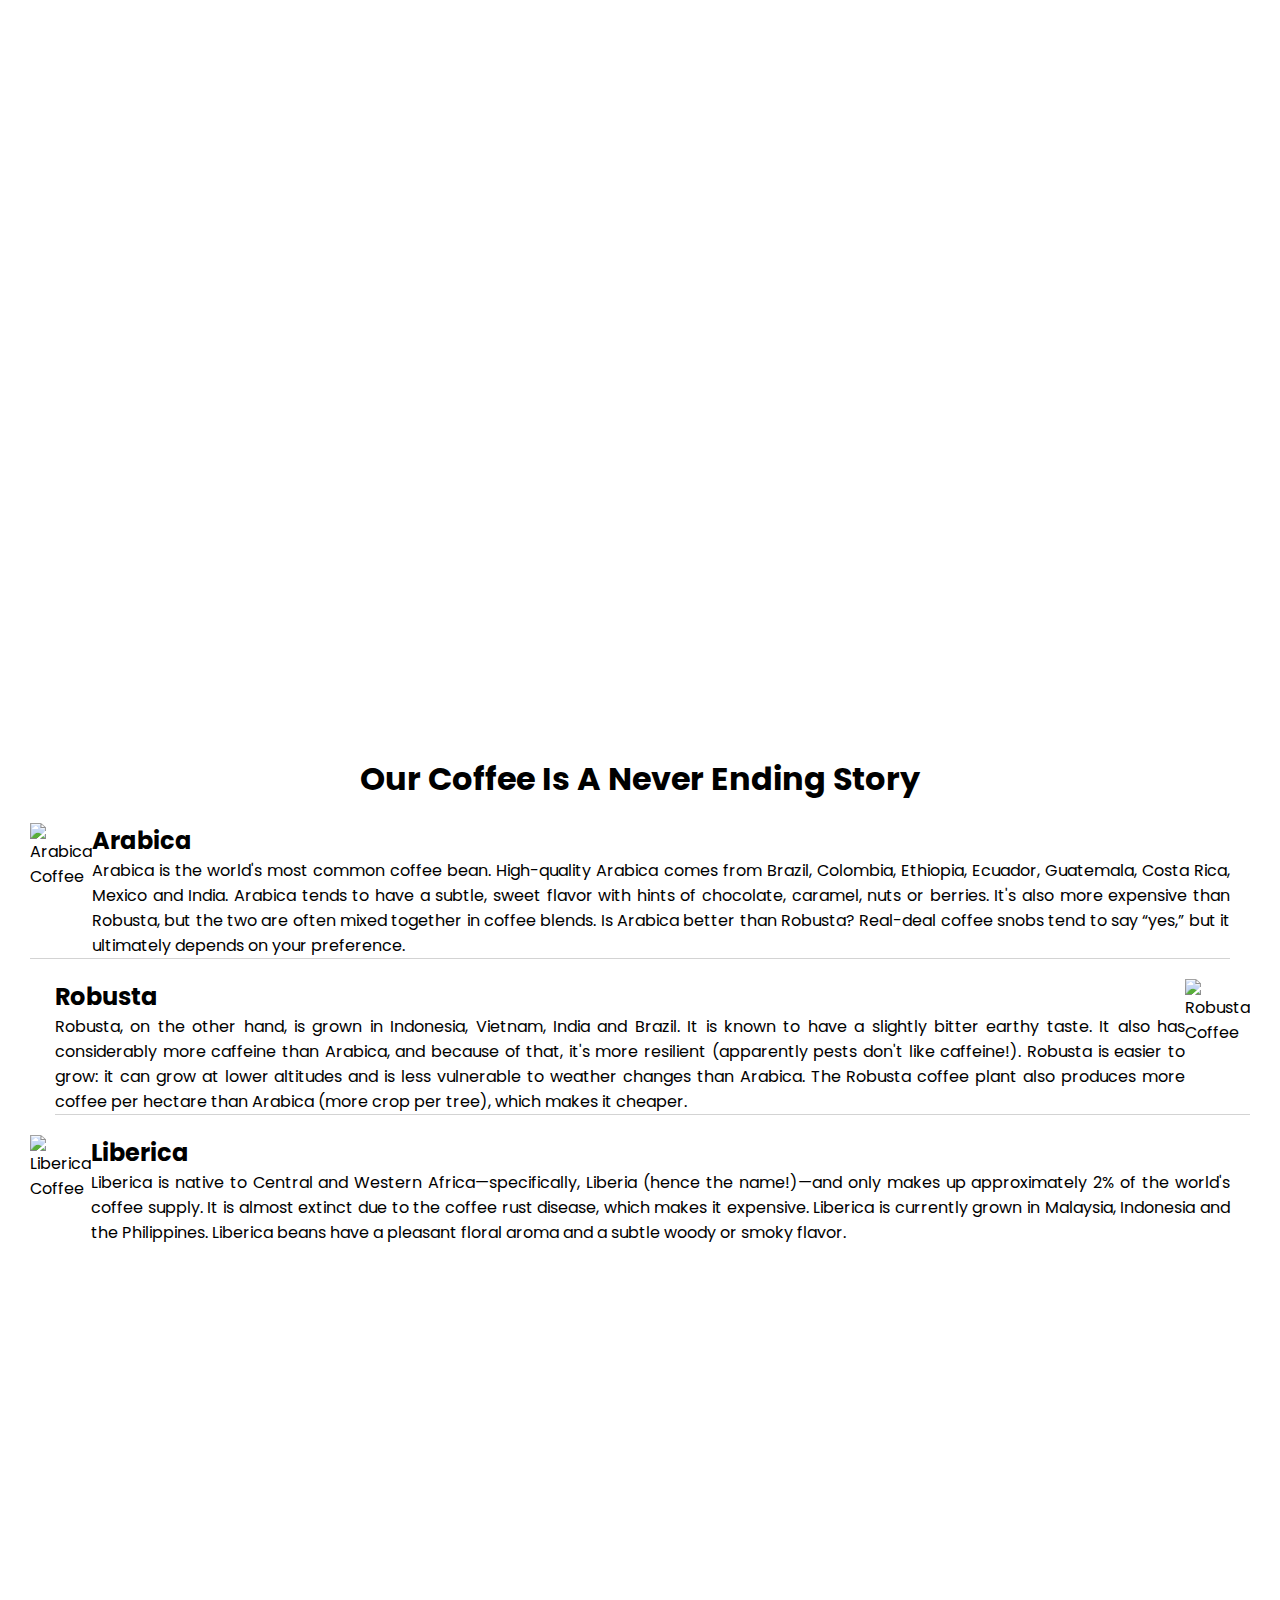
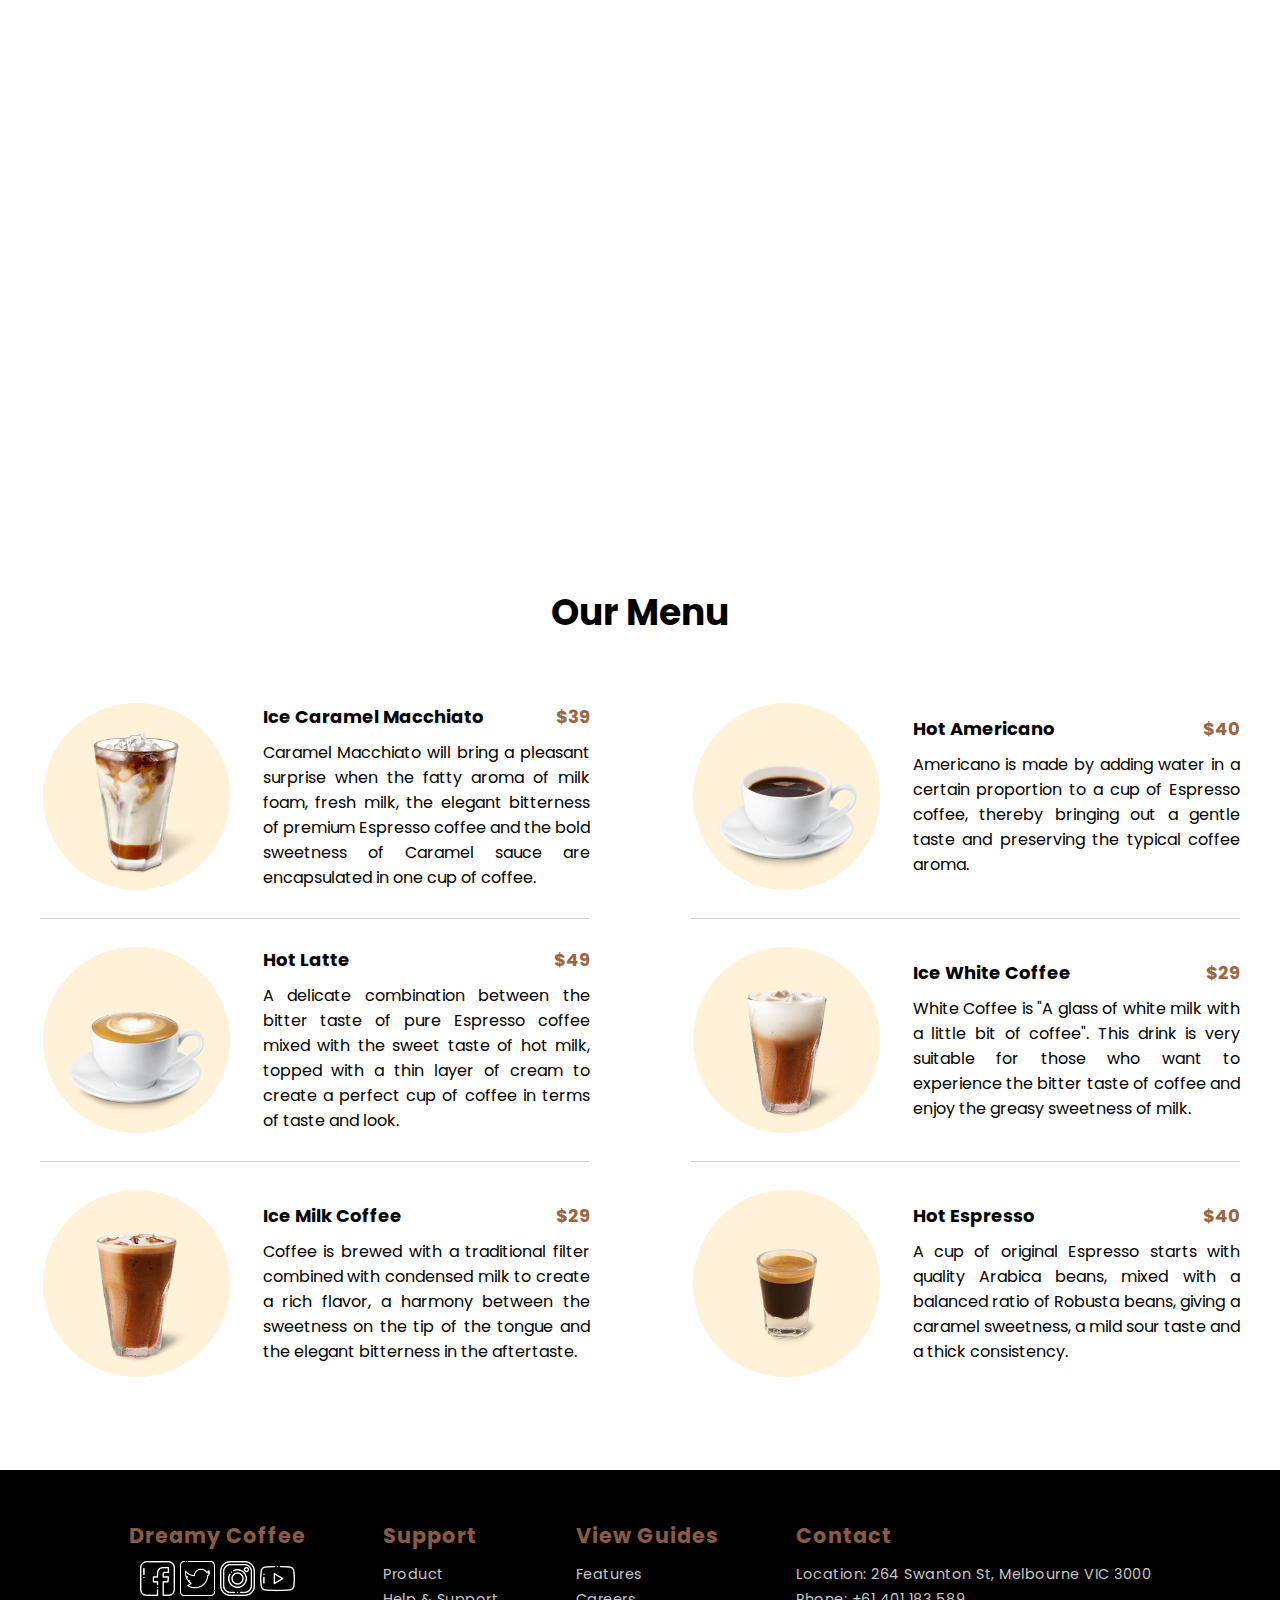
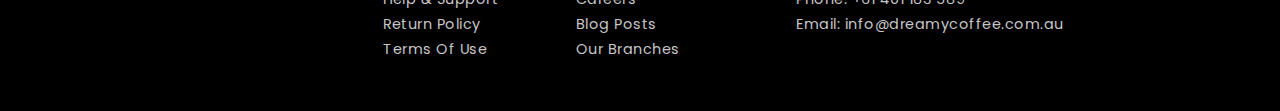
==== commit 062b807b: "vy" ====
--- a/index.html
+++ b/index.html
@@ -6,41 +6,41 @@
     <meta http-equiv="X-UA-Compatible" content="IE=edge">
     <meta name="viewport" content="width=device-width, initial-scale=1.0">
     <link rel="stylesheet" href="css/index.css">
-    <!-- Boxicons -->
-    <link href='https://unpkg.com/boxicons@2.1.2/css/boxicons.min.css' rel='stylesheet'>
     <title>Index</title>
 </head>
 
 <body>
     <!-- Navbar -->
     <header>
-        <nav id="nav-bar">
-            <a href="" class="nav-list">
-                <!-- <img height="100" width="100" src="images/logo.png" alt="Logo" class="nav__logo-img">Dreamy Coffee -->
-            </a>
-            <a href="index.html" class="nav-list active">Homepage</a>
-            <a href="registration.html" class="nav-list">Registration</a>
-            <a href="order.html" class="nav-list">Order</a>
-            <a href="features.html" class="nav-list">Features</a>
+        <nav class="navbar">
+            <!-- Logo -->
+            <img src="images/logo.png" alt="Logo" width="50">
+            <!-- Bars-icon -->
+            <div class="toggle"></div>
+            <!-- Menu-bar -->
+            <ul class="menu-bar">
+                <li><a href="index.html" class="active">Home</a></li>
+                <li><a href="registration.html">Registration</a></li>
+                <li><a href="order.html">Order</a></li>
+                <li><a href="features.html">Features</a></li>
+            </ul>
+
         </nav>
     </header>
+
     <main>
         <!-- Slogan -->
         <section id="slogan-section">
-            <h1>From the soul to your cup</h1>
+            <h1>From the soul to your cup.</h1>
             <p>What can we say, we love people around us to be caffeinated and wide-awake. Happy tasting!</p>
         </section>
         <!-- About Us -->
         <section id="about-us-section">
 
             <div id="first-child" style="padding: 50px;">
-                
-                <h2>About Us</h2>
-                <p>Dreamy Coffee is a café located in Australia offers a unique experience to enjoy specialty coffee and
-                    many different desserts with a nice and cozy environment.</p>
-                <p>Its differential is to create an ethical coffee business and educate consumers about the importance
-                    of conscious consumption, while striving to increase sustainability, efficiency, and quality of cup.
-                    Dreamy Coffee is a business that connects
+                <h2>About Us</h2><br>
+                <p>Dreamy Coffee is a café located in Australia offers a unique experience to enjoy specialty coffee and many different desserts with a nice and cozy environment.</p><br>
+                <p>Its differential is to create an ethical coffee business and educate consumers about the importance of conscious consumption, while striving to increase sustainability, efficiency, and quality of cup. Dreamy Coffee is a business that connects
                     with its consumers while also having a positive impact on the farmers, producers and all others.</p>
             </div>
             <div id="second-child">
@@ -50,9 +50,13 @@
                 <img src="images/IMG_3266.jpg" alt="">
             </div>
         </section>
-        <!-- Types of Coffee Beans -->
+
+        <!-- First-picture -->
+        <div class="first-picture"></div>
+
+        <!-- Coffee Types-->
         <section id="coffee-type-section">
-            <h1 id="coffee-type-section">Types of Coffee Beans</h1>
+            <h1 class="coffee-type-heading">Our Coffee Is A Never Ending Story </h1>
             <section id="coffee-type-subsection">
                 <div id="coffee-type-subsection-first-child">
                     <div>
@@ -60,111 +64,158 @@
                     </div>
                     <div>
                         <h2>Arabica</h2>
-                        <p>Arabica is the world's most common coffee bean. High-quality Arabica comes from Brazil, Colombia,
-                            Ethiopia, Ecuador, Guatemala, Costa Rica, Mexico and India. Arabica tends to have a subtle,
-                            sweet flavor with hints of chocolate, caramel,
-                            nuts or berries. It's also more expensive than Robusta, but the two are often mixed together in
-                            coffee blends. Is Arabica better than Robusta? Real-deal coffee snobs tend to say “yes,” but it
-                            ultimately depends on your preference.
+                        <p>Arabica is the world's most common coffee bean. High-quality Arabica comes from Brazil, Colombia, Ethiopia, Ecuador, Guatemala, Costa Rica, Mexico and India. Arabica tends to have a subtle, sweet flavor with hints of chocolate,
+                            caramel, nuts or berries. It's also more expensive than Robusta, but the two are often mixed together in coffee blends. Is Arabica better than Robusta? Real-deal coffee snobs tend to say “yes,” but it ultimately depends on
+                            your preference.
                         </p>
                     </div>
                 </div>
 
                 <div id="coffee-type-subsection-second-child">
                     <div>
-                        <img class="width100"  src="images/robusta.PNG" alt="Robusta Coffee">
-                    </div>
-                    <div >
+                        <img class="width100" src="images/robusta.PNG" alt="Robusta Coffee">
+                    </div>
+                    <div>
                         <h2>Robusta</h2>
-                        <p>Robusta, on the other hand, is grown in Indonesia, Vietnam, India and Brazil. It is known to have
-                            a slightly bitter earthy taste. It also has considerably more caffeine than Arabica, and because
-                            of that, it's more resilient (apparently
-                            pests don't like caffeine!). Robusta is easier to grow: it can grow at lower altitudes and is
-                            less vulnerable to weather changes than Arabica. The Robusta coffee plant also produces more
-                            coffee per hectare than Arabica (more crop
-                            per tree), which makes it cheaper.
+                        <p>Robusta, on the other hand, is grown in Indonesia, Vietnam, India and Brazil. It is known to have a slightly bitter earthy taste. It also has considerably more caffeine than Arabica, and because of that, it's more resilient (apparently
+                            pests don't like caffeine!). Robusta is easier to grow: it can grow at lower altitudes and is less vulnerable to weather changes than Arabica. The Robusta coffee plant also produces more coffee per hectare than Arabica (more
+                            crop per tree), which makes it cheaper.
                         </p>
                     </div>
                 </div>
 
                 <div id="coffee-type-subsection-third-child">
                     <div>
-                        <img class="width100"  src="images/liberica.PNG" alt="Liberica Coffee">
+                        <img class="width100" src="images/liberica.PNG" alt="Liberica Coffee">
                     </div>
                     <div>
                         <h2>Liberica</h2>
-                        <p>Liberica is native to Central and Western Africa—specifically, Liberia (hence the name!)—and only
-                            makes up approximately 2% of the world's coffee supply. It is almost extinct due to the coffee
-                            rust disease, which makes it expensive.
-                            Liberica is currently grown in Malaysia, Indonesia and the Philippines. Liberica beans have a
-                            pleasant floral aroma and a subtle woody or smoky flavor.
+                        <p>Liberica is native to Central and Western Africa—specifically, Liberia (hence the name!)—and only makes up approximately 2% of the world's coffee supply. It is almost extinct due to the coffee rust disease, which makes it expensive.
+                            Liberica is currently grown in Malaysia, Indonesia and the Philippines. Liberica beans have a pleasant floral aroma and a subtle woody or smoky flavor.
                         </p>
                     </div>
                 </div>
             </section>
-
-            
-            
-        </section>
-        <!-- Menu -->
-        <section class="menu" id="menu">
-            <div class="heading">
-                <h2>Our Menu</h2>
-            </div>
-            <!-- Container -->
-            <div class="menu-container">
-                <div class="box">
-                    <img src="images/ice_caramel_macchiato.jpg" alt="Ice Caramel Macchiato">
-                    <h3>Ice Caramel Macchiato</h3>
-                    <div class="content"></div>
-                    <span>$49</span>
-                    <a href="#">Add to cart</a>
-                </div>
-
-                <div class="box">
-                    <img src="images/hot_americano.jpg" alt="Hot Americano">
-                    <h3>Hot Americano</h3>
-                    <div class="content"></div>
-                    <span>$40</span>
-                    <a href="#">Add to cart</a>
-                </div>
-
-                <div class="box">
-                    <img src="images/ice_white_coffee.jpg" alt="Ice White Coffee">
-                    <h3>Ice White Coffee</h3>
-                    <div class="content"></div>
-                    <span>$29</span>
-                    <a href="#">Add to cart</a>
-                </div>
-
-                <div class="box">
-                    <img src="images/hot_latte.jpg" alt="Hot Latte">
-                    <h3>Hot Latte</h3>
-                    <div class="content"></div>
-                    <span>$49</span>
-                    <a href="#">Add to cart</a>
-                </div>
-
-                <div class="box">
-                    <img src="images/ice_milk_coffee.jpg" alt="Ice Milk Coffee">
-                    <h3>Ice Milk Coffee</h3>
-                    <div class="content"></div>
-                    <span>$29</span>
-                    <a href="#">Add to cart</a>
-                </div>
-
-                <div class="box">
-                    <img src="images/hot_espresso.jpg" alt="Hot Espresso">
-                    <h3>Hot Espresso</h3>
-                    <div class="content"></div>
-                    <span>$40</span>
-                    <a href="#">Add to cart</a>
-                </div>
-            </div>
-        </section>
+        </section>
+
+        <!-- Second-picture -->
+        <div class="second-picture"></div>
+
+        <!-- Our Menu -->
+        <section>
+            <div class="menu-section">
+                <div class="menu-title">
+                    <h1>Our Menu</h1>
+                </div>
+
+                <div class="menu">
+                    <div class="single-menu">
+                        <img src="images/ice_caramel_macchiato.jpg" alt="Ice Caramel Macchiato">
+                        <div class="menu-content">
+                            <h4>Ice Caramel Macchiato<span>$39</span></h4>
+                            <p>Caramel Macchiato will bring a pleasant surprise when the fatty aroma of milk foam, fresh milk, the elegant bitterness of premium Espresso coffee and the bold sweetness of Caramel sauce are encapsulated in one cup of coffee.</p>
+                        </div>
+                    </div>
+
+                    <div class="single-menu">
+                        <img src="images/hot_americano.jpg" alt="Hot Americano">
+                        <div class="menu-content">
+                            <h4>Hot Americano<span>$40</span></h4>
+                            <p>Americano is made by adding water in a certain proportion to a cup of Espresso coffee, thereby bringing out a gentle taste and preserving the typical coffee aroma.</p>
+                        </div>
+                    </div>
+
+                    <div class="single-menu">
+                        <img src="images/hot_latte.jpg" alt="Hot Latte">
+                        <div class="menu-content">
+                            <h4>Hot Latte<span>$49</span></h4>
+                            <p>A delicate combination between the bitter taste of pure Espresso coffee mixed with the sweet taste of hot milk, topped with a thin layer of cream to create a perfect cup of coffee in terms of taste and look.</p>
+                        </div>
+                    </div>
+
+                    <div class="single-menu">
+                        <img src="images/ice_white_coffee.jpg" alt="Ice White Coffee">
+                        <div class="menu-content">
+                            <h4>Ice White Coffee<span>$29</span></h4>
+                            <p>White Coffee is "A glass of white milk with a little bit of coffee". This drink is very suitable for those who want to experience the bitter taste of coffee and enjoy the greasy sweetness of milk.</p>
+                        </div>
+                    </div>
+
+                    <div class="single-menu">
+                        <img src="images/ice_milk_coffee.jpg" alt="Ice Milk Coffee">
+                        <div class="menu-content">
+                            <h4>Ice Milk Coffee<span>$29</span></h4>
+                            <p>Coffee is brewed with a traditional filter combined with condensed milk to create a rich flavor, a harmony between the sweetness on the tip of the tongue and the elegant bitterness in the aftertaste.</p>
+                        </div>
+                    </div>
+
+                    <div class="single-menu">
+                        <img src="images/hot_espresso.jpg" alt="Hot Espresso">
+                        <div class="menu-content">
+                            <h4>Hot Espresso<span>$40</span></h4>
+                            <p>A cup of original Espresso starts with quality Arabica beans, mixed with a balanced ratio of Robusta beans, giving a caramel sweetness, a mild sour taste and a thick consistency.</p>
+                        </div>
+                    </div>
+                </div>
+            </div>
+        </section>
+
+        <!-- Footer -->
         <footer>
-
+            <section class="footer-container">
+
+                <div class="footer-logo">
+                    <a href="#">Dreamy Coffee</a>
+
+                    <div class="footer-social">
+                        <a href="#">
+                            <img src="images/facebook.png" alt="Facebook">
+                        </a>
+                        <a href="#">
+                            <img src="images/twitter.png" alt="Twitter">
+                        </a>
+                        <a href="#">
+                            <img src="images/instagram.png" alt="Instagram">
+                        </a>
+                        <a href="#">
+                            <img src="images/youtube.png" alt="Youtube">
+                        </a>
+                    </div>
+                </div>
+
+                <div class="footer-content">
+                    <strong>Support</strong>
+                    <ul>
+                        <li><a href="#">Product</a></li>
+                        <li><a href="#">Help & Support</a></li>
+                        <li><a href="#">Return Policy</a></li>
+                        <li><a href="#">Terms Of Use</a></li>
+                    </ul>
+                </div>
+
+                <div class="footer-content">
+                    <strong>View Guides</strong>
+                    <ul>
+                        <li><a href="#">Features</a></li>
+                        <li><a href="#">Careers</a></li>
+                        <li><a href="#">Blog Posts</a></li>
+                        <li><a href="#">Our Branches</a></li>
+                    </ul>
+                </div>
+
+                <div class="footer-content">
+                    <strong>Contact</strong>
+                    <ul>
+                        <li><a href="#">Location: 264 Swanton St, Melbourne VIC 3000</a></li>
+                        <li><a href="#">Phone: +61 401 183 589</a></li>
+                        <li><a href="#">Email: info@dreamycoffee.com.au
+                        </a></li>
+                    </ul>
+                </div>
+            </section>
         </footer>
 </body>
 
+</html>
+
 </html>--- a/css/index.css
+++ b/css/index.css
@@ -1,113 +1,77 @@
 /* Google font */
 
 @import url('https://fonts.googleapis.com/css2?family=Poppins:wght@200;300;400;500;600;700&family=Ubuntu+Mono&display=swap');
-
 * {
     font-family: 'Poppins', sans-serif;
-    font-family: 'Ubuntu Mono';
+    margin: 0;
+    padding: 0;
     box-sizing: border-box;
     list-style: none;
     text-decoration: none;
+    scroll-behavior: smooth;
 }
 
 
 /* Variables */
-/* 
-:root {
-    --main-color: brown;
-    --second-color: #edeea3;
-    --text-color: black;
-    --bg-color: white;
-}
-
-img {
+
+ :root {
+    --main-color: #c7c7c7;
+    --second-color: #8a5a44;
+    --text-color: #9c6644;
+    --bg-color: black;
+    --third-color: #553725;
+}
+
+
+/* Navbar */
+
+.navbar {
+    display: flex;
+    justify-content: space-between;
+    align-items: center;
+    position: fixed;
+    left: 15%;
+    transform: translate(-15%, -5%);
     width: 100%;
-}
-
-body {
-    color: var(--text-color);
-}
-
-header {
-    position: fixed;
-    width: 100%;
-    top: 0;
-    right: 0;
-    z-index: 1000;
-    display: flex;
-    justify-content: space-between;
-    aligh-item: center;
-}
-
-.heading {
-    text-align: center;
-}
-
-.heading h2 {
-    font-size: 1.8rem;
-    text-transform: uppercase;
-}
-
-.menu-container {
-    display: grid;
-    grid-template-columns: repeat(auto-fit, minmax(280px, auto));
-    gap: 1.5rem;
-    margin-top: 2rem;
-}
-
-.menu-container .box {
-    position: relative;
-    padding: 10px;
-    display: flex;
-    flex-direction: column;
-    justify-content: center;
-    border-radius: 0.5rem;
-    box-shadow: black;
-}
-
-.menu-container img {
-    width: 100%;
-    height: 250px;
-    object-fit: contain;
-    object-position: center;
+    z-index: 2 !important;
+    margin: auto;
     padding: 20px;
-    background: white;
-    border-radius: 0.5rem;
-}
-
-.menu-container .box h3 {
-    font-size: 1rem;
-    font-weight: 600;
-    margin: 0.5rem;
-}
-
-.menu-container .box .content {
-    display: flex;
-    align-items: center;
-    justify-content: space-around;
-}
-
-.menu-container .box .content span {
-    padding: 0 1rem;
-    color: ;
-    background: ;
-    border-radius: 4px;
-    font-weight: 500;
-}
-
-.menu-container .box .content a {
-    padding: 0 1rem;
-    color: ;
-    border-radius: 4px;
-    font-weight: 500;
-} */
+    max-width: 20000px;
+    background-color: var(--bg-color);
+}
+
+.navbar img {
+    cursor: pointer;
+}
+
+.menu-bar {
+    display: flex;
+}
+
+.menu-bar li a {
+    padding: 10px 16px;
+    color: var(--main-color);
+    font-size: 16px;
+    font-weight: 400;
+    letter-spacing: 1.5px;
+}
+
+.menu-bar .active,
+.menu-bar li a:hover {
+    color: #9c6644;
+    font-weight: bold;
+    transition: all ease 0.2s;
+}
+
+
+/* Slogan */
 
 #slogan-section {
     background-image: url("../images/pablo-merchan-montes.jpg");
     background-size: cover;
     background-position: center;
     height: 100vh;
-    color: white;
+    color: var(--main-color);
     display: flex;
     flex-direction: column;
     justify-content: center;
@@ -115,8 +79,10 @@
     font-size: x-large;
 }
 
+
+/* About Us  */
+
 #about-us-section {
-    background-color: #3e342a;
     display: flex;
     flex-direction: row;
     text-align: justify;
@@ -124,16 +90,27 @@
 
 #about-us-section img {
     width: 80%;
-    padding: 50px;
-    border-radius: 20%;
+    padding: 30px;
 }
 
 #first-child,
 #second-child,
 #third-child {
     width: 33%;
-    color: white;
-}
+}
+
+
+/* First-picture */
+
+.first-picture {
+    background-image: url("../images/1980.png");
+    background-size: cover;
+    background-position: center;
+    height: 100vh;
+}
+
+
+/* Coffee Types */
 
 #coffee-type-subsection {
     display: flex;
@@ -145,18 +122,174 @@
 }
 
 #coffee-type-section {
+    text-align: left;
+    margin: 0 30px;
+}
+
+.coffee-type-heading {
     text-align: center;
+    margin: 20px;
 }
 
 #coffee-type-subsection-first-child {
     display: flex;
     flex-direction: row;
-}
+    border-bottom: 1px solid lightgray;
+    text-align: justify;
+    margin-right: 20px;
+}
+
 #coffee-type-subsection-second-child {
     display: flex;
-    flex-direction: row;
-}
+    flex-direction: row-reverse;
+    border-bottom: 1px solid lightgray;
+    text-align: justify;
+    margin: 20px 0 0 25px;
+}
+
 #coffee-type-subsection-third-child {
     display: flex;
     flex-direction: row;
+    text-align: justify;
+    margin: 20px 20px 0 0;
+}
+
+
+/* Second-picture */
+
+.second-picture {
+    background-image: url("../images/yanapi-senaud.jpg");
+    background-size: cover;
+    background-position: center;
+    height: 100vh;
+}
+
+
+/* Our Menu */
+
+.menu-section {
+    width: 1200px;
+    margin: 40px auto;
+}
+
+.menu-title {
+    text-align: center;
+    margin-bottom: 60px;
+}
+
+.menu-title h1 {
+    font-size: 36px;
+    position: relative;
+    display: inline-block;
+}
+
+.menu {
+    display: flex;
+    flex-wrap: wrap;
+    justify-content: space-between;
+}
+
+.single-menu {
+    display: flex;
+    flex-direction: row;
+    align-items: center;
+    flex-basis: 550px;
+    margin-bottom: 25px;
+    padding-bottom: 25px;
+    border-bottom: 1px solid lightgray;
+}
+
+.single-menu:hover img {
+    border-radius: 0;
+}
+
+.single-menu:nth-child(5),
+.single-menu:nth-child(6) {
+    border-bottom: 0;
+}
+
+.single-menu img {
+    width: 35%;
+    margin-right: 30px;
+    border-radius: 50%;
+    padding: 3px;
+    transition: 0.2s;
+}
+
+.single-menu h4 {
+    font-size: 18px;
+    margin-bottom: 5px;
+    padding-bottom: 5px;
+}
+
+.single-menu h4 span {
+    float: right;
+    color: var(--text-color);
+}
+
+.menu-content p {
+    text-align: justify;
+}
+
+
+/* Footer */
+
+footer {
+    background-color: var(--bg-color);
+    padding: 50px 20px;
+}
+
+.footer-container {
+    max-width: 1100px;
+    margin: auto;
+    display: flex;
+    justify-content: space-around;
+    align-items: flex-start;
+}
+
+.footer-logo {
+    display: flex;
+    flex-direction: column;
+    justify-content: center;
+    align-items: center;
+}
+
+.footer-logo a {
+    color: var(--second-color);
+    font-weight: bold;
+    font-size: 1.3rem;
+    letter-spacing: 1px;
+}
+
+.footer-social {
+    margin-top: 10px;
+}
+
+.footer-social a img {
+    filter: invert(1);
+    width: 35px;
+}
+
+.footer-content strong {
+    color: var(--second-color);
+    font-size: 1.3rem;
+    letter-spacing: 1px;
+    font-weight: bold;
+}
+
+.footer-content ul {
+    margin-top: 10px;
+}
+
+.footer-content ul li a {
+    color: var(--main-color);
+    margin: 4px 0;
+    font-size: 0.9rem;
+    letter-spacing: 0.5px;
+    transition: all ease 0.2s;
+}
+
+.footer-content ul li a:hover {
+    text-decoration: underline;
+    transition: all ease 0.2s;
 }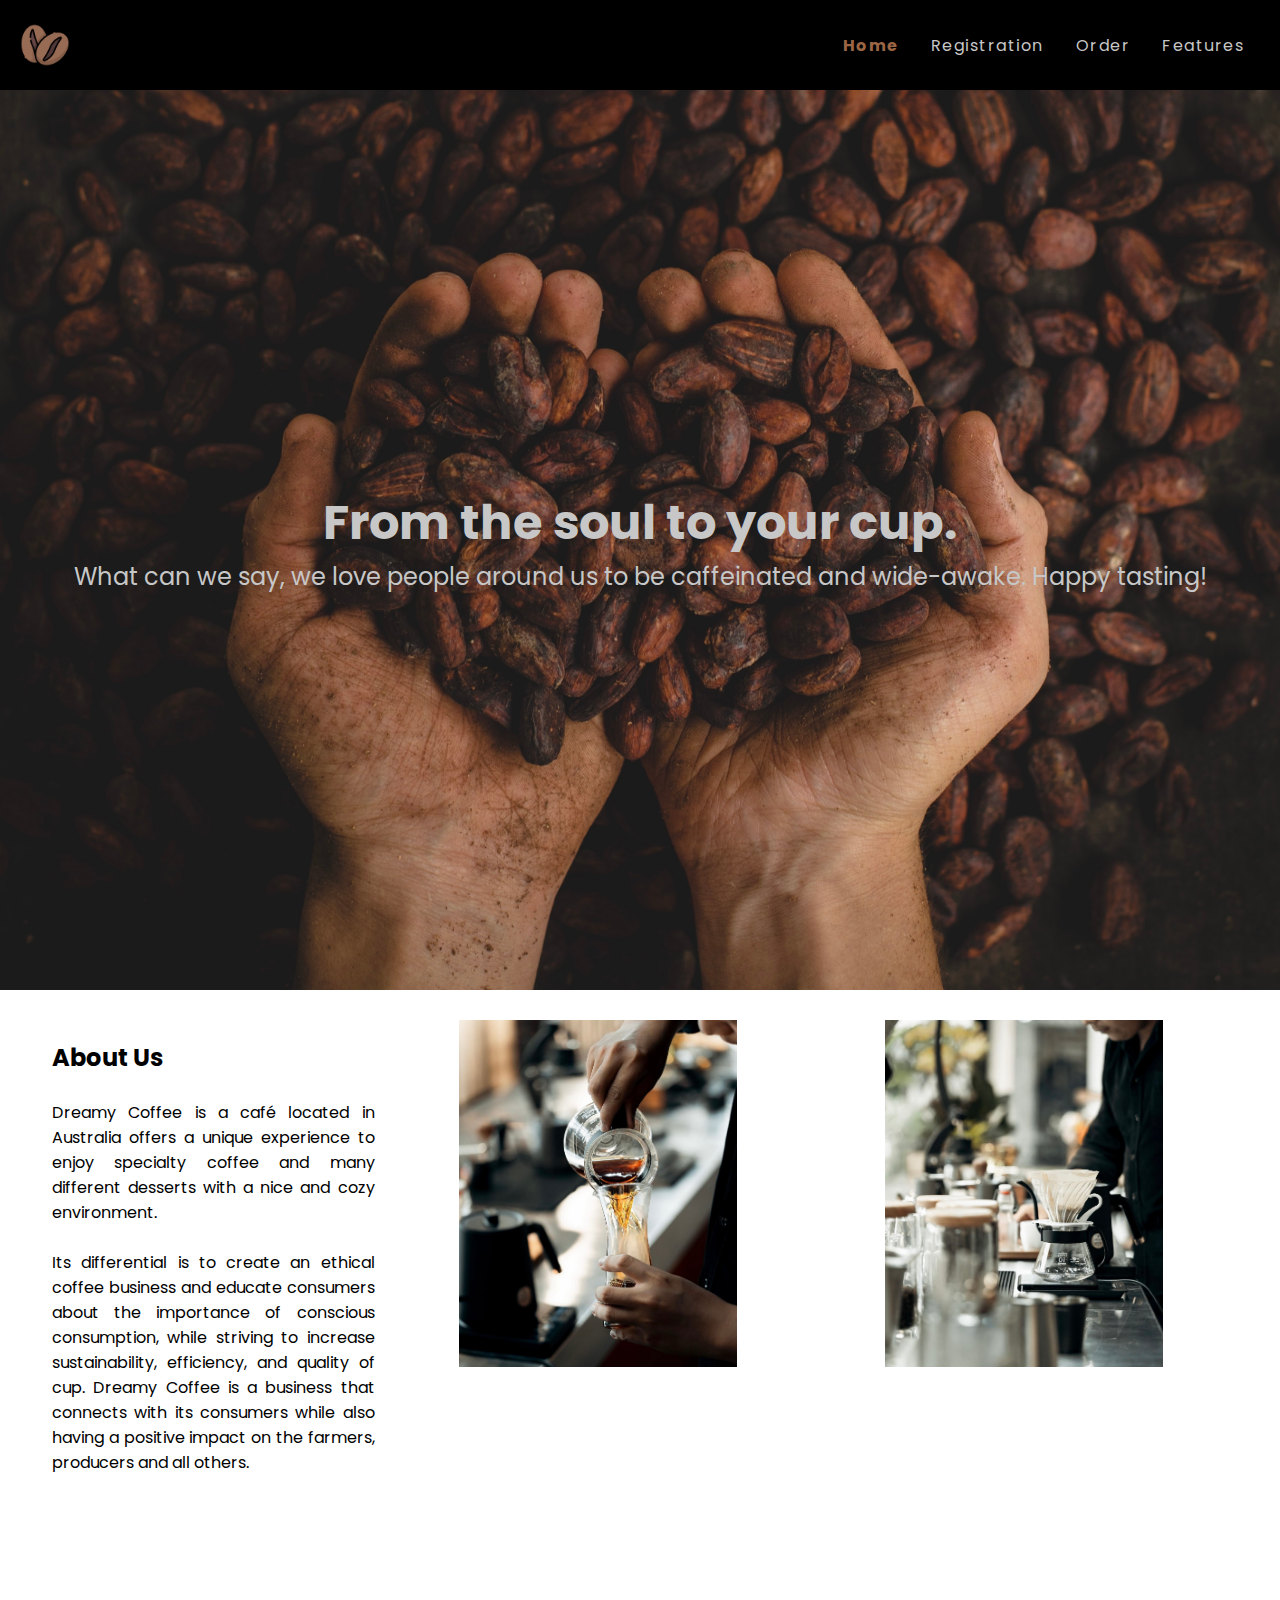
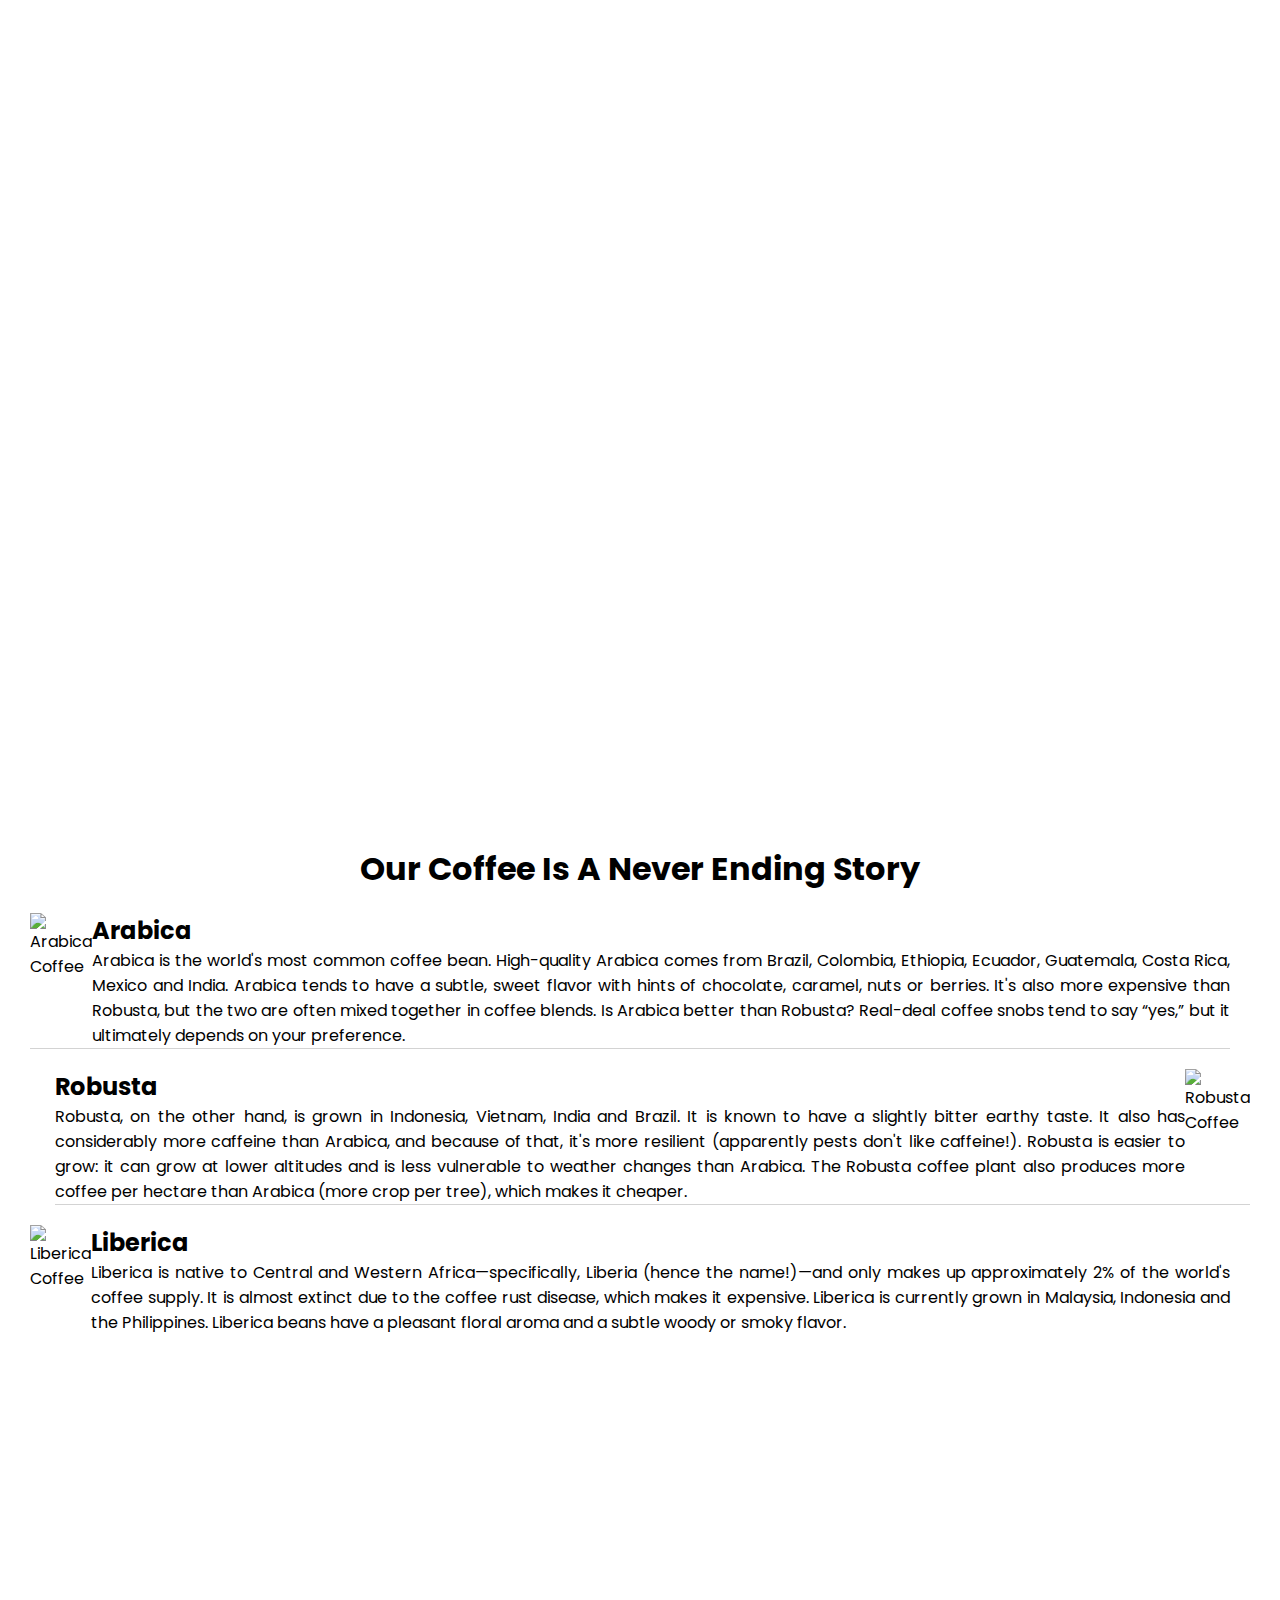
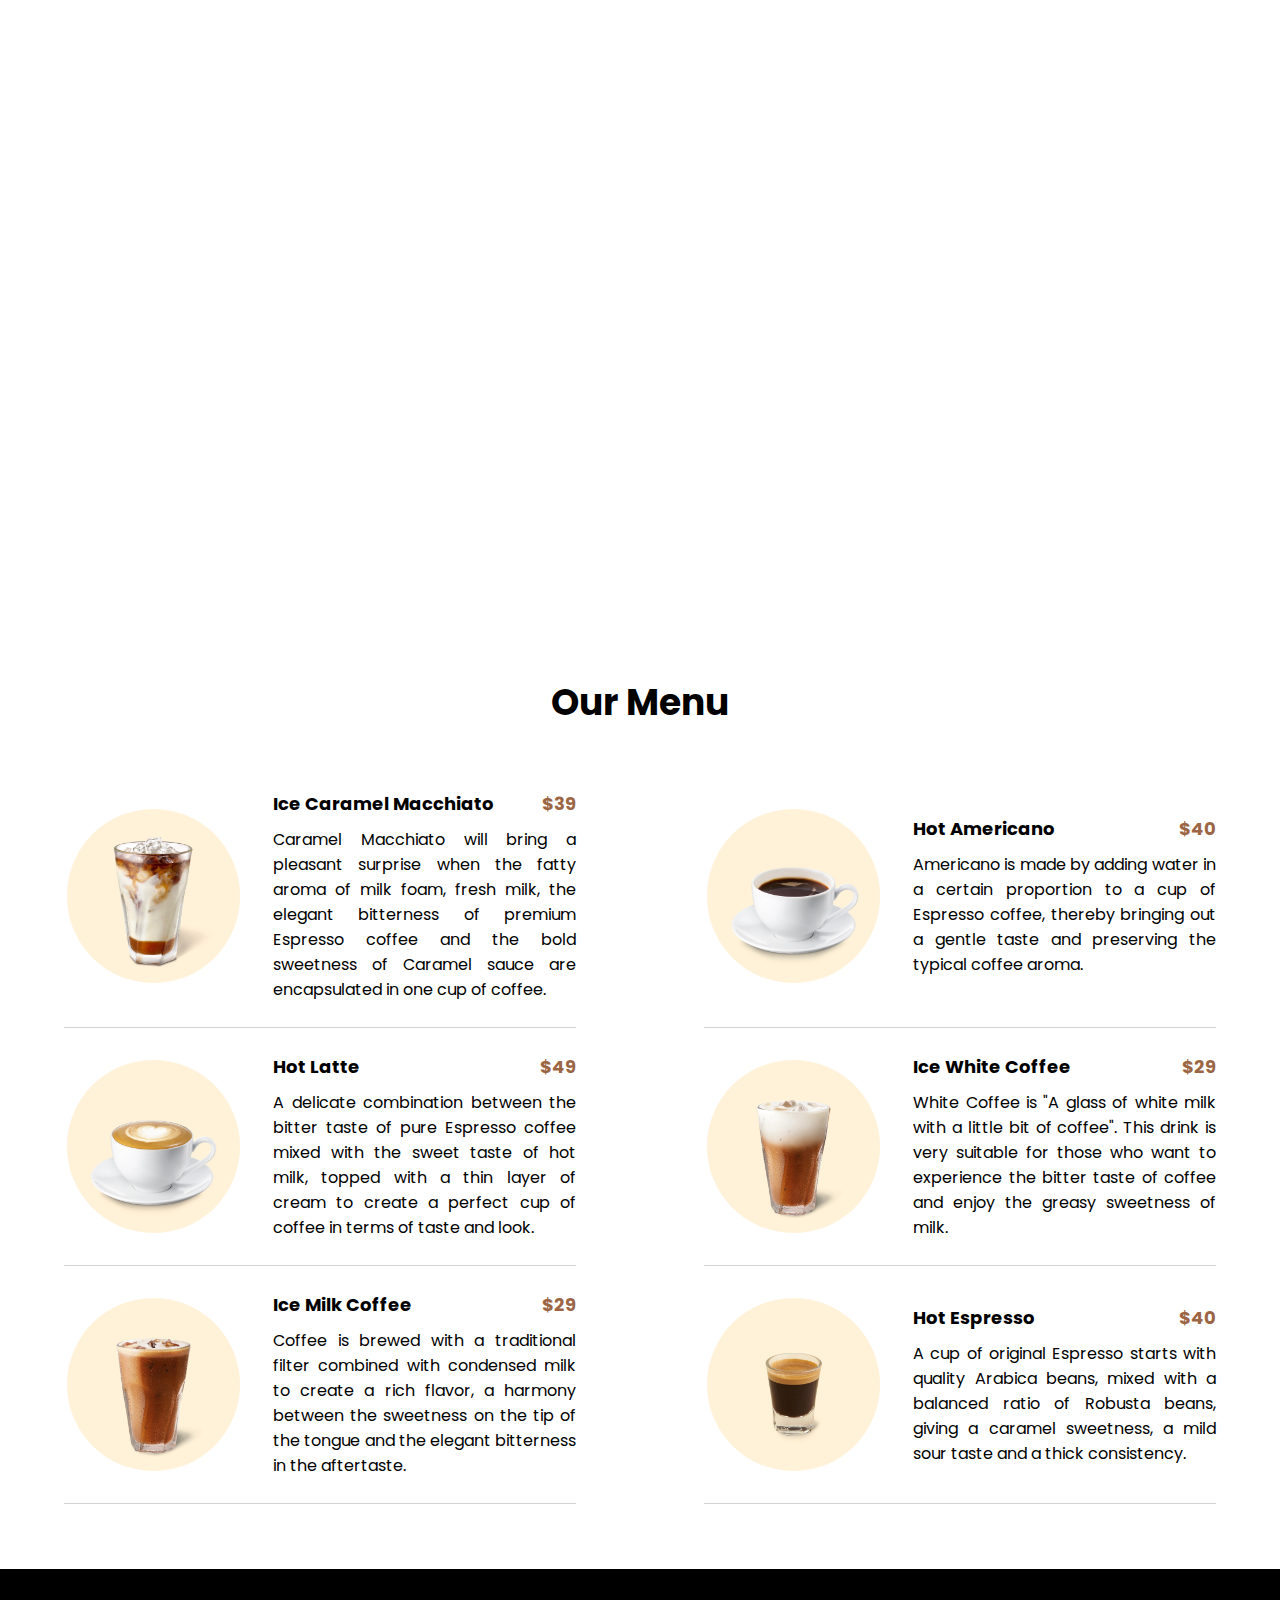
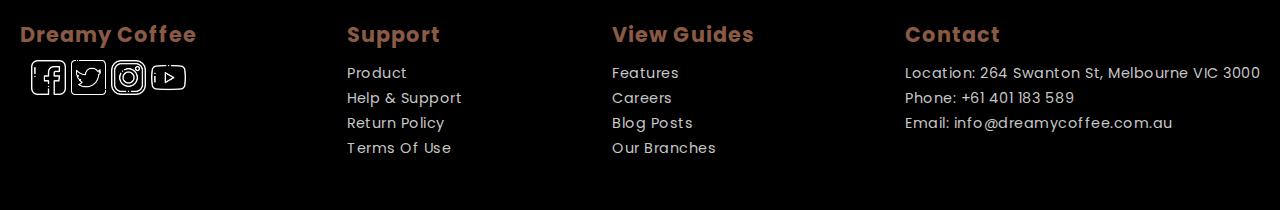
==== commit 75f6931f: "final" ====
--- a/index.html
+++ b/index.html
@@ -39,8 +39,11 @@
 
             <div id="first-child" style="padding: 50px;">
                 <h2>About Us</h2><br>
-                <p>Dreamy Coffee is a café located in Australia offers a unique experience to enjoy specialty coffee and many different desserts with a nice and cozy environment.</p><br>
-                <p>Its differential is to create an ethical coffee business and educate consumers about the importance of conscious consumption, while striving to increase sustainability, efficiency, and quality of cup. Dreamy Coffee is a business that connects
+                <p>Dreamy Coffee is a café located in Australia offers a unique experience to enjoy specialty coffee and
+                    many different desserts with a nice and cozy environment.</p><br>
+                <p>Its differential is to create an ethical coffee business and educate consumers about the importance
+                    of conscious consumption, while striving to increase sustainability, efficiency, and quality of cup.
+                    Dreamy Coffee is a business that connects
                     with its consumers while also having a positive impact on the farmers, producers and all others.</p>
             </div>
             <div id="second-child">
@@ -64,8 +67,12 @@
                     </div>
                     <div>
                         <h2>Arabica</h2>
-                        <p>Arabica is the world's most common coffee bean. High-quality Arabica comes from Brazil, Colombia, Ethiopia, Ecuador, Guatemala, Costa Rica, Mexico and India. Arabica tends to have a subtle, sweet flavor with hints of chocolate,
-                            caramel, nuts or berries. It's also more expensive than Robusta, but the two are often mixed together in coffee blends. Is Arabica better than Robusta? Real-deal coffee snobs tend to say “yes,” but it ultimately depends on
+                        <p>Arabica is the world's most common coffee bean. High-quality Arabica comes from Brazil,
+                            Colombia, Ethiopia, Ecuador, Guatemala, Costa Rica, Mexico and India. Arabica tends to have
+                            a subtle, sweet flavor with hints of chocolate,
+                            caramel, nuts or berries. It's also more expensive than Robusta, but the two are often mixed
+                            together in coffee blends. Is Arabica better than Robusta? Real-deal coffee snobs tend to
+                            say “yes,” but it ultimately depends on
                             your preference.
                         </p>
                     </div>
@@ -77,8 +84,12 @@
                     </div>
                     <div>
                         <h2>Robusta</h2>
-                        <p>Robusta, on the other hand, is grown in Indonesia, Vietnam, India and Brazil. It is known to have a slightly bitter earthy taste. It also has considerably more caffeine than Arabica, and because of that, it's more resilient (apparently
-                            pests don't like caffeine!). Robusta is easier to grow: it can grow at lower altitudes and is less vulnerable to weather changes than Arabica. The Robusta coffee plant also produces more coffee per hectare than Arabica (more
+                        <p>Robusta, on the other hand, is grown in Indonesia, Vietnam, India and Brazil. It is known to
+                            have a slightly bitter earthy taste. It also has considerably more caffeine than Arabica,
+                            and because of that, it's more resilient (apparently
+                            pests don't like caffeine!). Robusta is easier to grow: it can grow at lower altitudes and
+                            is less vulnerable to weather changes than Arabica. The Robusta coffee plant also produces
+                            more coffee per hectare than Arabica (more
                             crop per tree), which makes it cheaper.
                         </p>
                     </div>
@@ -90,8 +101,11 @@
                     </div>
                     <div>
                         <h2>Liberica</h2>
-                        <p>Liberica is native to Central and Western Africa—specifically, Liberia (hence the name!)—and only makes up approximately 2% of the world's coffee supply. It is almost extinct due to the coffee rust disease, which makes it expensive.
-                            Liberica is currently grown in Malaysia, Indonesia and the Philippines. Liberica beans have a pleasant floral aroma and a subtle woody or smoky flavor.
+                        <p>Liberica is native to Central and Western Africa—specifically, Liberia (hence the name!)—and
+                            only makes up approximately 2% of the world's coffee supply. It is almost extinct due to the
+                            coffee rust disease, which makes it expensive.
+                            Liberica is currently grown in Malaysia, Indonesia and the Philippines. Liberica beans have
+                            a pleasant floral aroma and a subtle woody or smoky flavor.
                         </p>
                     </div>
                 </div>
@@ -113,7 +127,9 @@
                         <img src="images/ice_caramel_macchiato.jpg" alt="Ice Caramel Macchiato">
                         <div class="menu-content">
                             <h4>Ice Caramel Macchiato<span>$39</span></h4>
-                            <p>Caramel Macchiato will bring a pleasant surprise when the fatty aroma of milk foam, fresh milk, the elegant bitterness of premium Espresso coffee and the bold sweetness of Caramel sauce are encapsulated in one cup of coffee.</p>
+                            <p>Caramel Macchiato will bring a pleasant surprise when the fatty aroma of milk foam, fresh
+                                milk, the elegant bitterness of premium Espresso coffee and the bold sweetness of
+                                Caramel sauce are encapsulated in one cup of coffee.</p>
                         </div>
                     </div>
 
@@ -121,7 +137,8 @@
                         <img src="images/hot_americano.jpg" alt="Hot Americano">
                         <div class="menu-content">
                             <h4>Hot Americano<span>$40</span></h4>
-                            <p>Americano is made by adding water in a certain proportion to a cup of Espresso coffee, thereby bringing out a gentle taste and preserving the typical coffee aroma.</p>
+                            <p>Americano is made by adding water in a certain proportion to a cup of Espresso coffee,
+                                thereby bringing out a gentle taste and preserving the typical coffee aroma.</p>
                         </div>
                     </div>
 
@@ -129,7 +146,9 @@
                         <img src="images/hot_latte.jpg" alt="Hot Latte">
                         <div class="menu-content">
                             <h4>Hot Latte<span>$49</span></h4>
-                            <p>A delicate combination between the bitter taste of pure Espresso coffee mixed with the sweet taste of hot milk, topped with a thin layer of cream to create a perfect cup of coffee in terms of taste and look.</p>
+                            <p>A delicate combination between the bitter taste of pure Espresso coffee mixed with the
+                                sweet taste of hot milk, topped with a thin layer of cream to create a perfect cup of
+                                coffee in terms of taste and look.</p>
                         </div>
                     </div>
 
@@ -137,7 +156,9 @@
                         <img src="images/ice_white_coffee.jpg" alt="Ice White Coffee">
                         <div class="menu-content">
                             <h4>Ice White Coffee<span>$29</span></h4>
-                            <p>White Coffee is "A glass of white milk with a little bit of coffee". This drink is very suitable for those who want to experience the bitter taste of coffee and enjoy the greasy sweetness of milk.</p>
+                            <p>White Coffee is "A glass of white milk with a little bit of coffee". This drink is very
+                                suitable for those who want to experience the bitter taste of coffee and enjoy the
+                                greasy sweetness of milk.</p>
                         </div>
                     </div>
 
@@ -145,7 +166,9 @@
                         <img src="images/ice_milk_coffee.jpg" alt="Ice Milk Coffee">
                         <div class="menu-content">
                             <h4>Ice Milk Coffee<span>$29</span></h4>
-                            <p>Coffee is brewed with a traditional filter combined with condensed milk to create a rich flavor, a harmony between the sweetness on the tip of the tongue and the elegant bitterness in the aftertaste.</p>
+                            <p>Coffee is brewed with a traditional filter combined with condensed milk to create a rich
+                                flavor, a harmony between the sweetness on the tip of the tongue and the elegant
+                                bitterness in the aftertaste.</p>
                         </div>
                     </div>
 
@@ -153,7 +176,9 @@
                         <img src="images/hot_espresso.jpg" alt="Hot Espresso">
                         <div class="menu-content">
                             <h4>Hot Espresso<span>$40</span></h4>
-                            <p>A cup of original Espresso starts with quality Arabica beans, mixed with a balanced ratio of Robusta beans, giving a caramel sweetness, a mild sour taste and a thick consistency.</p>
+                            <p>A cup of original Espresso starts with quality Arabica beans, mixed with a balanced ratio
+                                of Robusta beans, giving a caramel sweetness, a mild sour taste and a thick consistency.
+                            </p>
                         </div>
                     </div>
                 </div>
@@ -209,13 +234,13 @@
                         <li><a href="#">Location: 264 Swanton St, Melbourne VIC 3000</a></li>
                         <li><a href="#">Phone: +61 401 183 589</a></li>
                         <li><a href="#">Email: info@dreamycoffee.com.au
-                        </a></li>
+                            </a></li>
                     </ul>
                 </div>
             </section>
         </footer>
+    </main>
 </body>
 
-</html>
 
 </html>--- a/css/index.css
+++ b/css/index.css
@@ -1,6 +1,7 @@
 /* Google font */
 
 @import url('https://fonts.googleapis.com/css2?family=Poppins:wght@200;300;400;500;600;700&family=Ubuntu+Mono&display=swap');
+
 * {
     font-family: 'Poppins', sans-serif;
     margin: 0;
@@ -14,7 +15,7 @@
 
 /* Variables */
 
- :root {
+:root {
     --main-color: #c7c7c7;
     --second-color: #8a5a44;
     --text-color: #9c6644;
@@ -29,14 +30,7 @@
     display: flex;
     justify-content: space-between;
     align-items: center;
-    position: fixed;
-    left: 15%;
-    transform: translate(-15%, -5%);
-    width: 100%;
-    z-index: 2 !important;
-    margin: auto;
     padding: 20px;
-    max-width: 20000px;
     background-color: var(--bg-color);
 }
 
@@ -77,6 +71,7 @@
     justify-content: center;
     align-items: center;
     font-size: x-large;
+    text-align: center;
 }
 
 
@@ -85,7 +80,8 @@
 #about-us-section {
     display: flex;
     flex-direction: row;
-    text-align: justify;
+    flex-wrap: wrap;
+    justify-content: space-around;
 }
 
 #about-us-section img {
@@ -97,6 +93,7 @@
 #second-child,
 #third-child {
     width: 33%;
+    text-align: justify;
 }
 
 
@@ -168,7 +165,6 @@
 /* Our Menu */
 
 .menu-section {
-    width: 1200px;
     margin: 40px auto;
 }
 
@@ -186,14 +182,17 @@
 .menu {
     display: flex;
     flex-wrap: wrap;
-    justify-content: space-between;
+    justify-content: space-around;
+
 }
 
 .single-menu {
     display: flex;
     flex-direction: row;
+    justify-content: space-around;
+    row-gap: 0;
     align-items: center;
-    flex-basis: 550px;
+    width: 40vw;
     margin-bottom: 25px;
     padding-bottom: 25px;
     border-bottom: 1px solid lightgray;
@@ -201,11 +200,6 @@
 
 .single-menu:hover img {
     border-radius: 0;
-}
-
-.single-menu:nth-child(5),
-.single-menu:nth-child(6) {
-    border-bottom: 0;
 }
 
 .single-menu img {
@@ -240,11 +234,11 @@
 }
 
 .footer-container {
-    max-width: 1100px;
     margin: auto;
     display: flex;
-    justify-content: space-around;
+    justify-content: space-between;
     align-items: flex-start;
+    flex-wrap: wrap;
 }
 
 .footer-logo {
@@ -292,4 +286,22 @@
 .footer-content ul li a:hover {
     text-decoration: underline;
     transition: all ease 0.2s;
+}
+
+/* mobile */
+@media only screen and (max-width: 650px) {
+    #first-child,
+    #second-child,
+    #third-child {
+        width: 90vw;
+        text-align: center;
+    }
+    
+    .single-menu {
+        width: 80vw;
+    }
+
+    .foot-logo, .footer-content {
+        width: 40vw;
+    }
 }